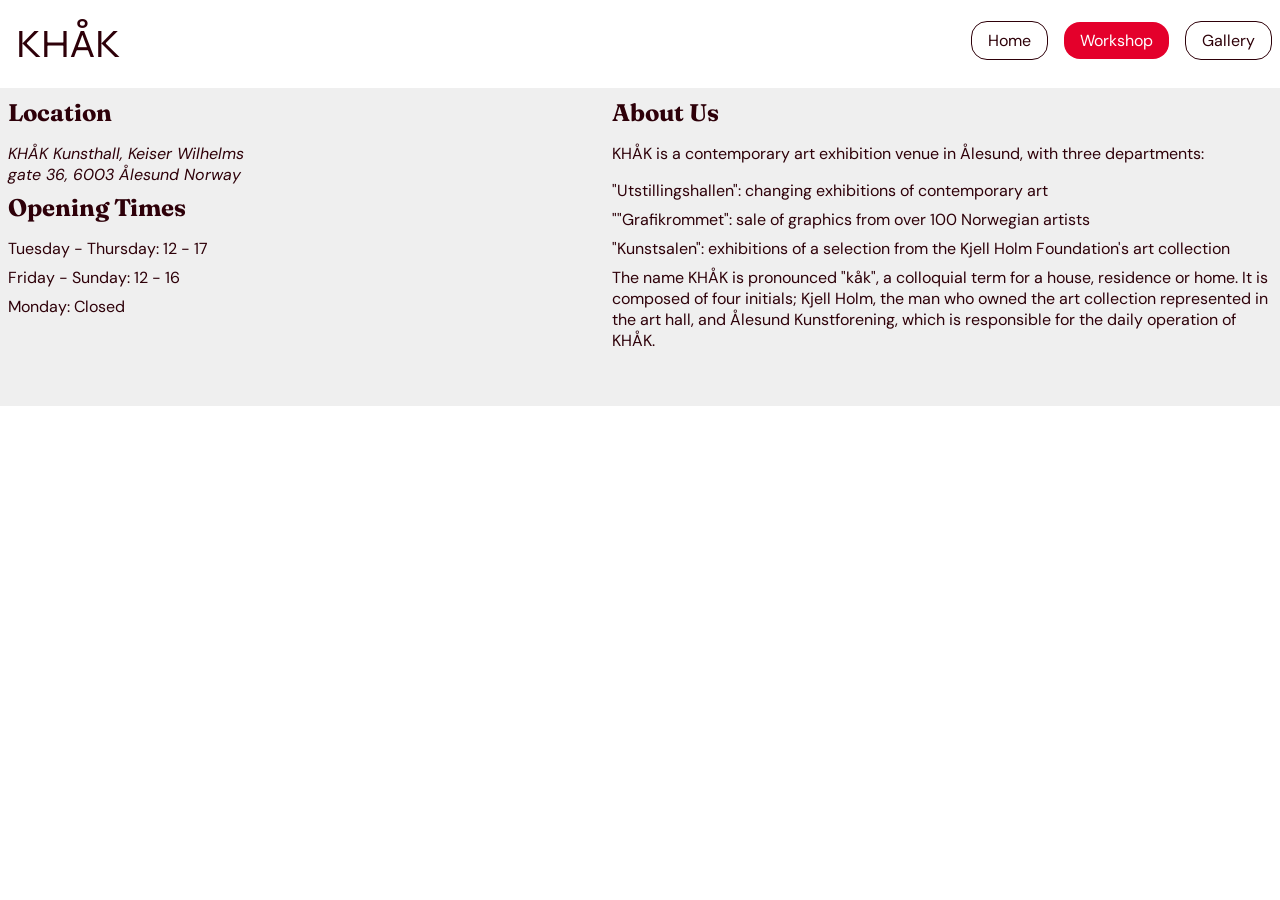
==== gallery.html @ 4e8d2e77 "added QOL info text to html index and gallery" ====
<!doctype html>
<html lang="en">
  <head>
    <meta charset="UTF-8" />
    <meta name="viewport" content="width=device-width, initial-scale=1.0" />
    <link rel="stylesheet" href="style.css" />
    <link rel="shortcut icon" href="favicon.ico" type="image/x-icon" />
    <link rel="preconnect" href="https://fonts.googleapis.com" />
    <link rel="preconnect" href="https://fonts.gstatic.com" crossorigin />
    <link
      href="https://fonts.googleapis.com/css2?family=Syne:wght@800&family=Fraunces:opsz,wght@9..144,400..700&family=DM+Sans:wght@400;500&display=swap"
      rel="stylesheet"
    />
    <meta
      name="description"
      content="The KHÅK gallery page where we show of some of our collection "
    />
    <title>Gallery</title>
  </head>
  <body>
    <!--  -->
    <!-- HEADER -->
    <!--  -->
    <header>
      <!-- Logo -->
      <div id="logo">KHÅK</div>
      <!-- nav buttons -->
      <nav class="btn-box">
        <a href="#logo">Home</a>
        <a href="#workshop-h2" class="red-btn">Workshop</a>
        <a href="gallery.html">Gallery</a>
      </nav>
    </header>
    <!--  -->
    <!-- MAIN -->
    <!--  -->
    <main></main>
    <!--  -->
    <!-- FOOTER -->
    <!--  -->
    <footer>
      <!-- location text -->
      <div id="location">
        <div class="text-box">
          <h2>Location</h2>
          <address>
            KHÅK Kunsthall, Keiser Wilhelms gate 36, 6003 Ålesund Norway
          </address>
          <!-- opening times text -->
          <h2>Opening Times</h2>
          <ul>
            <li>Tuesday - Thursday: 12 - 17</li>
            <li>Friday - Sunday: 12 - 16</li>
            <li>Monday: Closed</li>
          </ul>
        </div>
        <!-- Gmap embed -->
        <iframe
          src="https://www.google.com/maps/embed?pb=!1m18!1m12!1m3!1d1844.0550626883482!2d6.158312776910163!3d62.471470155669365!2m3!1f0!2f0!3f0!3m2!1i1024!2i768!4f13.1!3m3!1m2!1s0x4616da46ebdba9ef%3A0xe001803069246021!2sKH%C3%85K%20Kunsthall!5e0!3m2!1sen!2sno!4v1793701342855!5m2!1sen!2sno"
          width="300"
          height="300"
          style="border: 0"
          allowfullscreen=""
          loading="lazy"
          referrerpolicy="strict-origin-when-cross-origin"
        ></iframe>
      </div>
      <div id="about" class="text-box">
        <!-- About us text -->
        <h2>About Us</h2>
        <p>
          KHÅK is a contemporary art exhibition venue in Ålesund, with three
          departments:
        </p>
        <ol>
          <li>"Utstillingshallen": changing exhibitions of contemporary art</li>
          <li>
            ""Grafikrommet": sale of graphics from over 100 Norwegian artists
          </li>
          <li>
            "Kunstsalen": exhibitions of a selection from the Kjell Holm
            Foundation's art collection
          </li>
        </ol>
        <p>
          The name KHÅK is pronounced "kåk", a colloquial term for a house,
          residence or home. It is composed of four initials; Kjell Holm, the
          man who owned the art collection represented in the art hall, and
          Ålesund Kunstforening, which is responsible for the daily operation of
          KHÅK.
        </p>
      </div>
    </footer>
  </body>
</html>
---- style.css ----
/* CSS RESET */
* {
  margin: 0;
  padding: 0;
  box-sizing: border-box;
  text-decoration: none;
  list-style: none;
}

/* CSS Variables */
:root {
  /* colors */
  --primary-color: #e4002b;
  --secondary-color: #e93355;
  --accent-color: #ef6680;
  --dark-color: #2e0009;
  --off-white: #efefef;
  --white: #ffffff;

  /* spacing */
  --space-small: 0.5rem;
  --space-medium: 1rem;
  --space-large: 2rem;
  --space-xl: 2.5rem;
  --space-section: 3.75rem;

  /* font sizes */
  --text-small: 0.875rem;
  --text-base: 1rem;
  --text-medium: 1.25rem;
  --text-large: 1.875rem;
  --text-xl: 2.5rem;

  /* Font types */
  --font-logo: "Syne", sans-serif;
  --font-heading: "Fraunces", serif;
  --font-body: "DM Sans", sans-serif;

  /* other */
  --radius: 1rem;
  --radius-small: 0.5rem;
}

/* Global Styling */

html {
  scroll-behavior: smooth;
}

body {
  background-color: var(--white);
  font-family: var(--font-body);
  color: var(--dark-color);
}

img {
  width: 100%;
  height: auto;
  margin-bottom: var(--space-medium);
}
h1,
h2,
h3 {
  font-family: var(--font-heading);
  margin-bottom: var(--space-small);
}

p {
  margin-bottom: var(--space-medium);
}

header {
  background-color: var(--white);
  height: auto;
  height: 10vh;
  display: flex;
  justify-content: space-between;
  border-bottom: 2px var(--off-white) solid;
}
h1 {
  margin: var(--space-large);
  font-size: var(--text-xl);
}

footer {
  max-height: 50vh;
  background-color: var(--off-white);
  color: var(--dark-color);
  display: flex;
  justify-content: space-between;
}

#workshop-h2 {
  display: flex;
  justify-content: center;
  align-items: center;
  margin: var(--space-large) var(--space-xl);
  font-size: var(--text-large);
}

#logo {
  margin: var(--space-medium);
  display: flex;
  justify-content: center;
  align-items: center;
  font-size: var(--text-xl);
  font-family: var(--font-logo);
}

#hero {
  display: flex;
  width: 100%;
  height: 70vh;
}

#hero-video {
  width: 100%;
  height: 100%;
  object-fit: cover;
  object-position: top;
}

.container {
  display: flex;
  justify-content: space-between;
  margin: var(--space-small);
}

.herotext {
  border-bottom: var(--off-white) 1px solid;
  height: 20vh;
}

.btn-box {
  display: flex;
  justify-content: center;
  align-items: center;
  margin: var(--space-small);
  gap: var(--space-medium);

  /* generic button and anchortag styling */
}
button {
  background-color: var(--white);
  border: 1px solid var(--dark-color);
  margin-bottom: var(--space-small);
  padding: var(--space-small) var(--space-medium);
  border-radius: var(--radius);
}

a {
  background-color: var(--white);
  color: var(--dark-color);
  border: 1.5px solid var(--dark-color);
  margin-bottom: var(--space-small);
  padding: var(--space-small) var(--space-medium);
  border-radius: var(--radius);
}
/* red button styling */
.red-btn {
  background-color: var(--primary-color);
  color: var(--white);
  border: none;
}

/* Card Styling */
.card-section {
  height: 90vb;
  width: 100%;
  display: flex;
  justify-content: space-evenly;
  align-items: center;
  gap: var(--space-large);
}

.card {
  border: 1px solid var(--off-white);
  border-radius: var(--radius-small);
  background-color: var(--off-white);
  padding: var(--space-large) var(--space-small);
  margin: var(--space-large) var(--space-small);
  display: flex;
  justify-content: center;
  align-items: center;
  flex-direction: column;
  width: 30%;
}

.card-img {
  display: flex;
  justify-content: center;
  align-items: center;
  border-radius: var(--radius) var(--radius) 0 0;
  width: 90%;
  object-fit: cover;
  object-position: center;
  aspect-ratio: 4/3;
}

.card-text {
  width: 90%;
  display: flex;
  flex-direction: column;
  align-items: start;
}

#location {
  display: flex;
}

#about {
  max-width: 60ch;
}

address {
  max-width: 30ch;
}
.text-box {
  margin: var(--space-small);
}
.text-box h2 {
  margin-bottom: var(--space-medium);
}
.text-box li {
  margin-bottom: var(--space-small);
}
.text-box address {
  margin-bottom: var(--space-small);
}

iframe {
  border-radius: var(--radius-small);
  margin: var(--space-small);
}
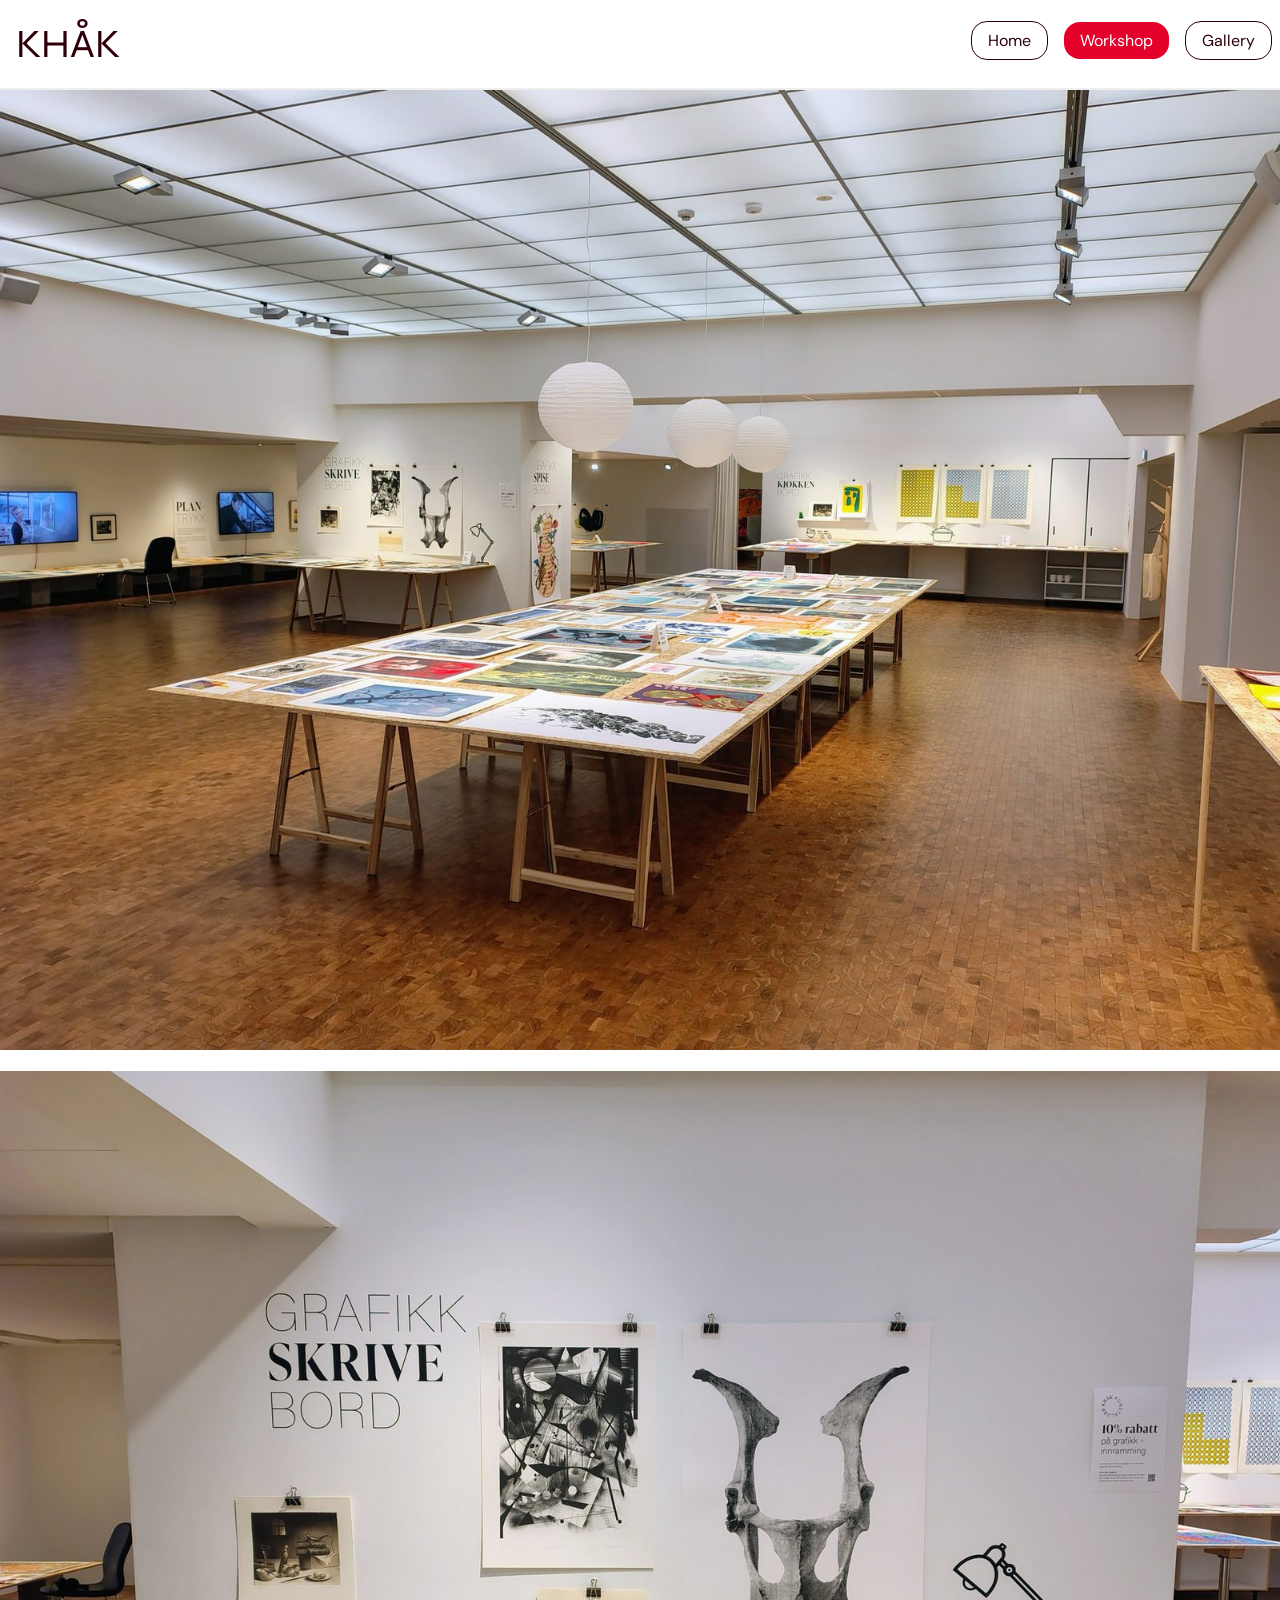
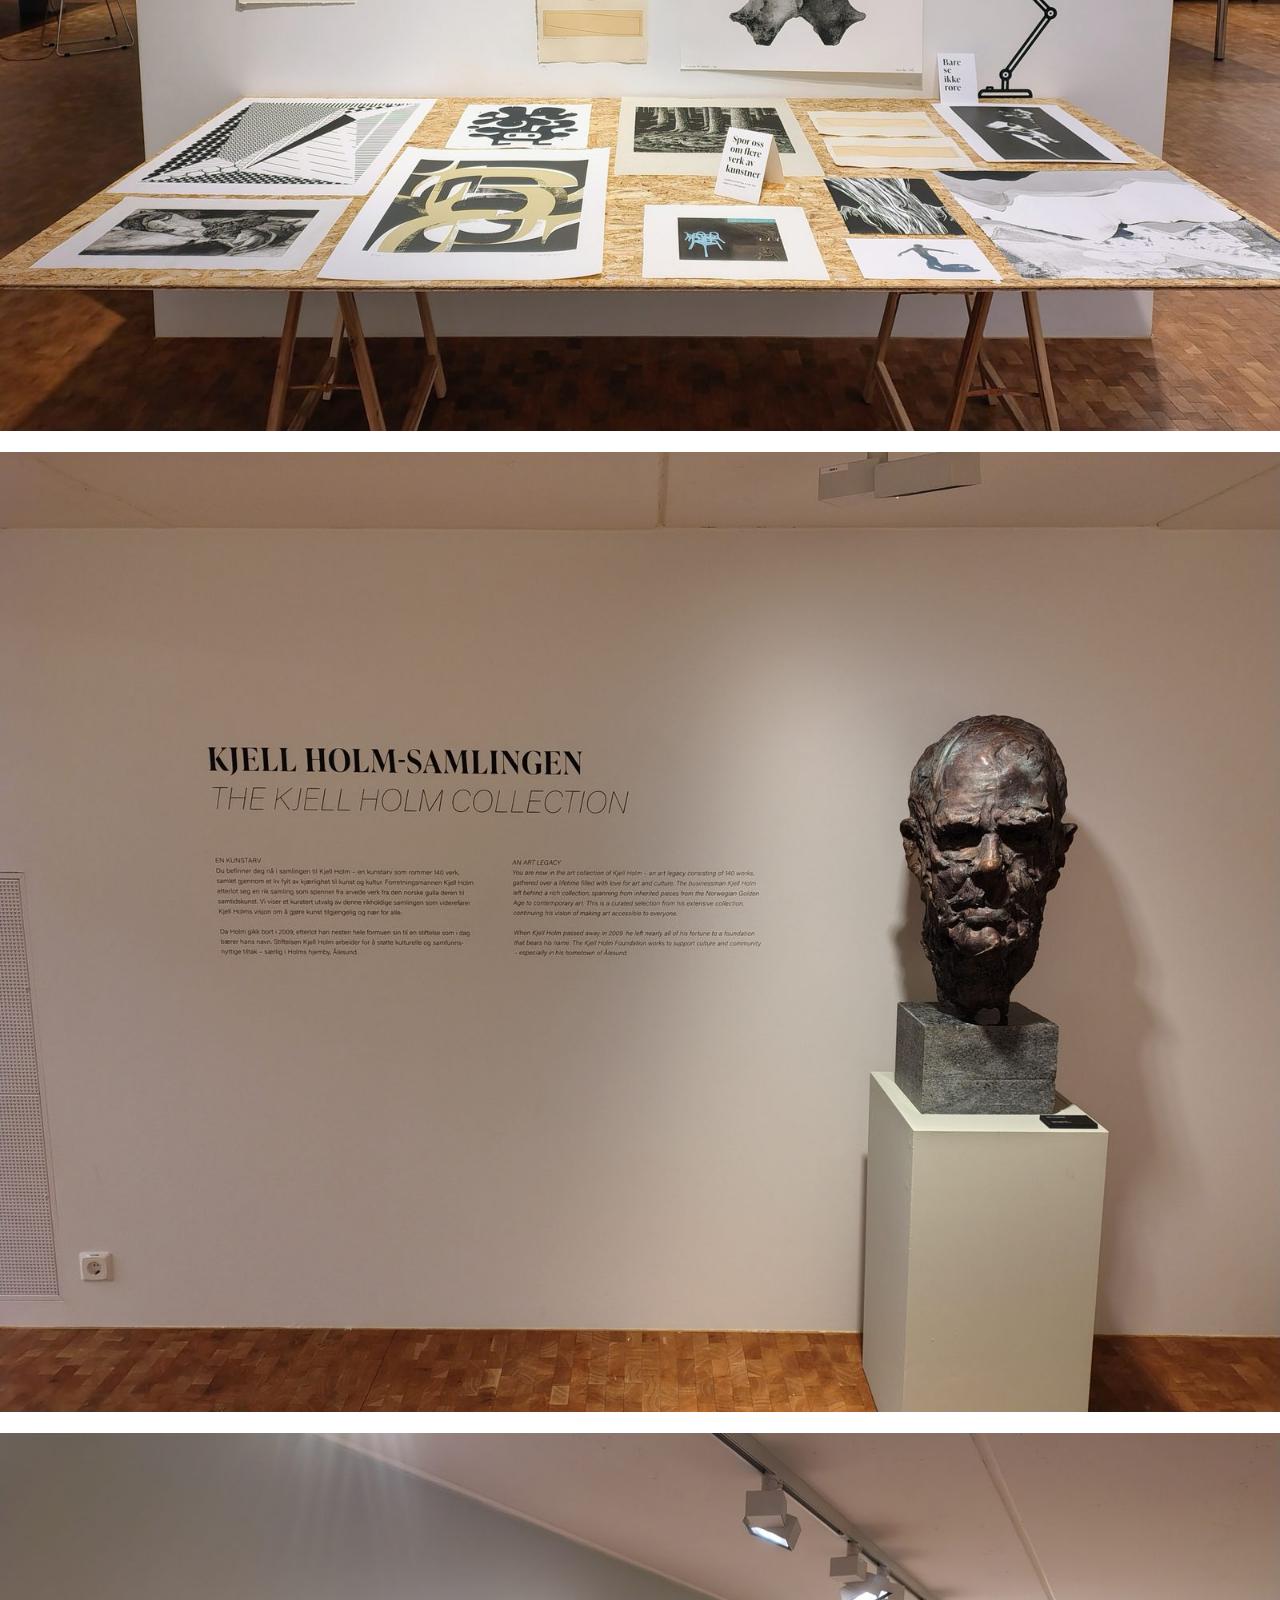
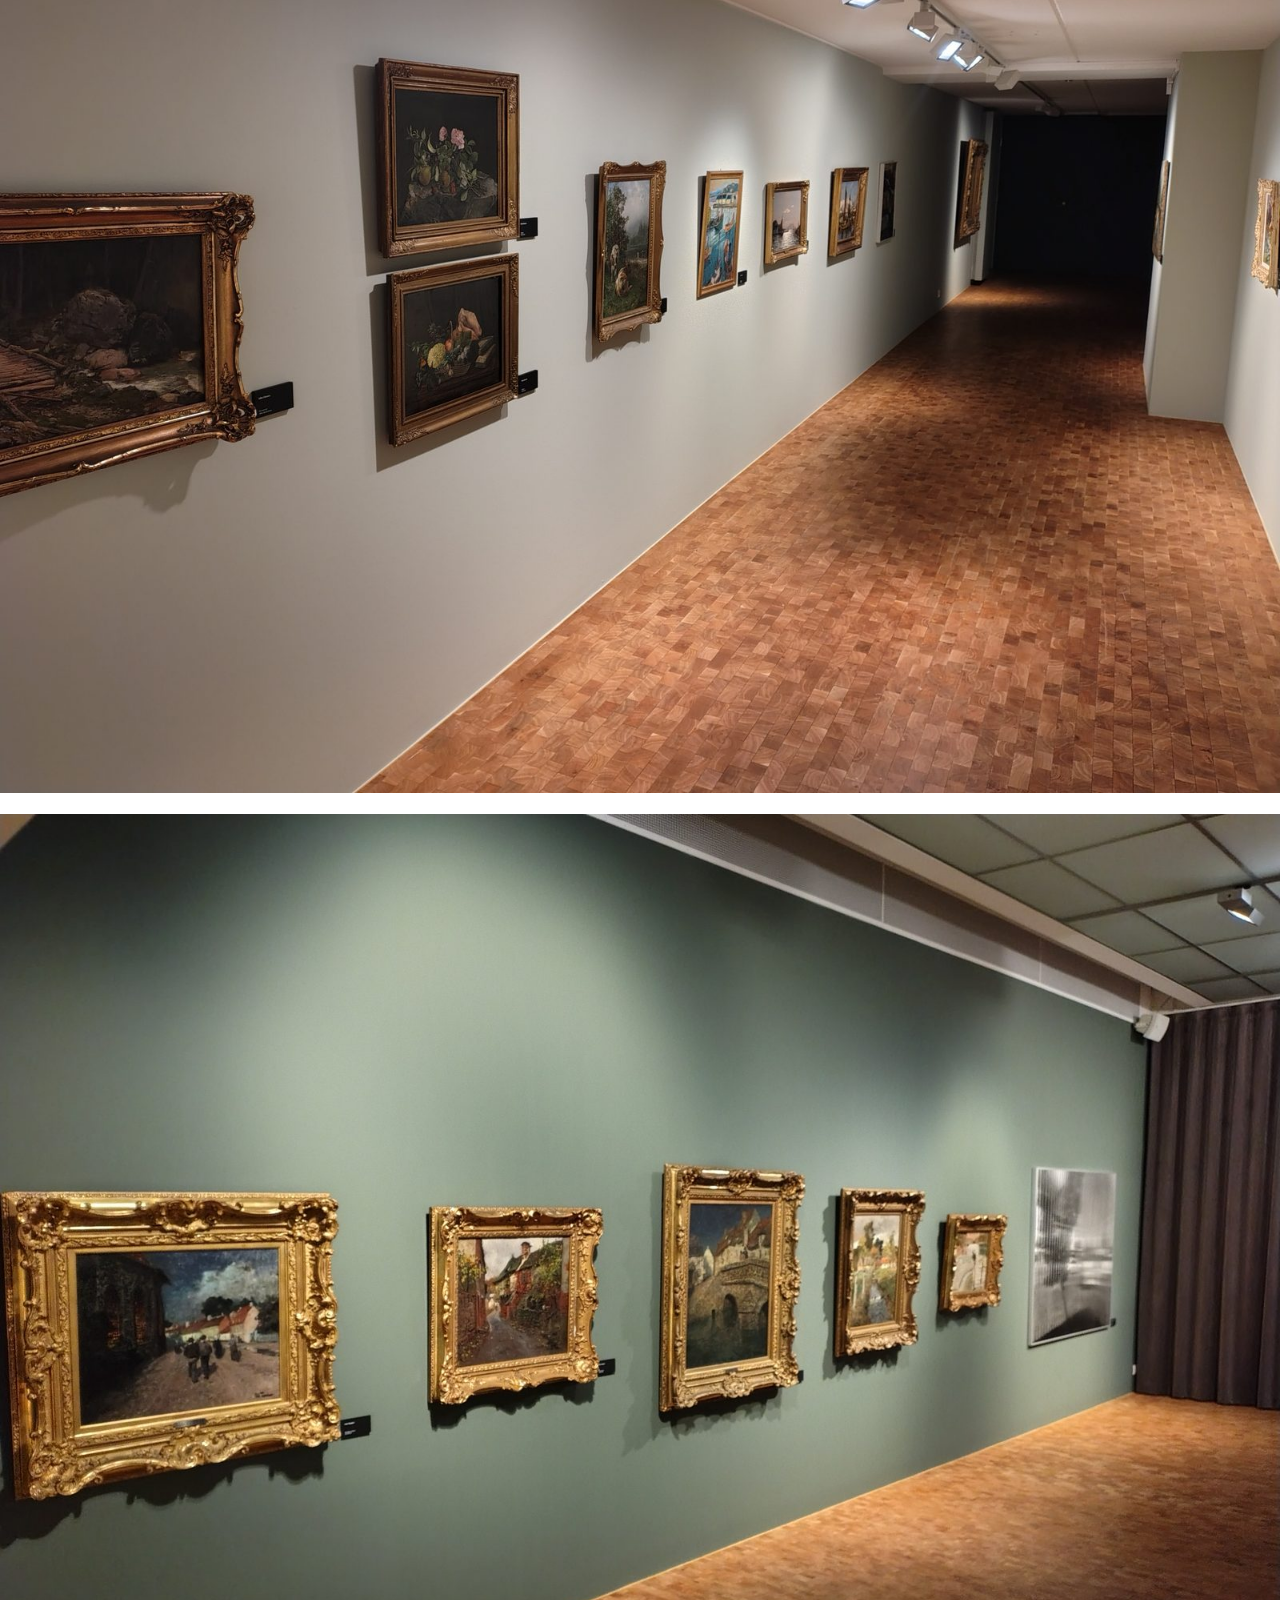
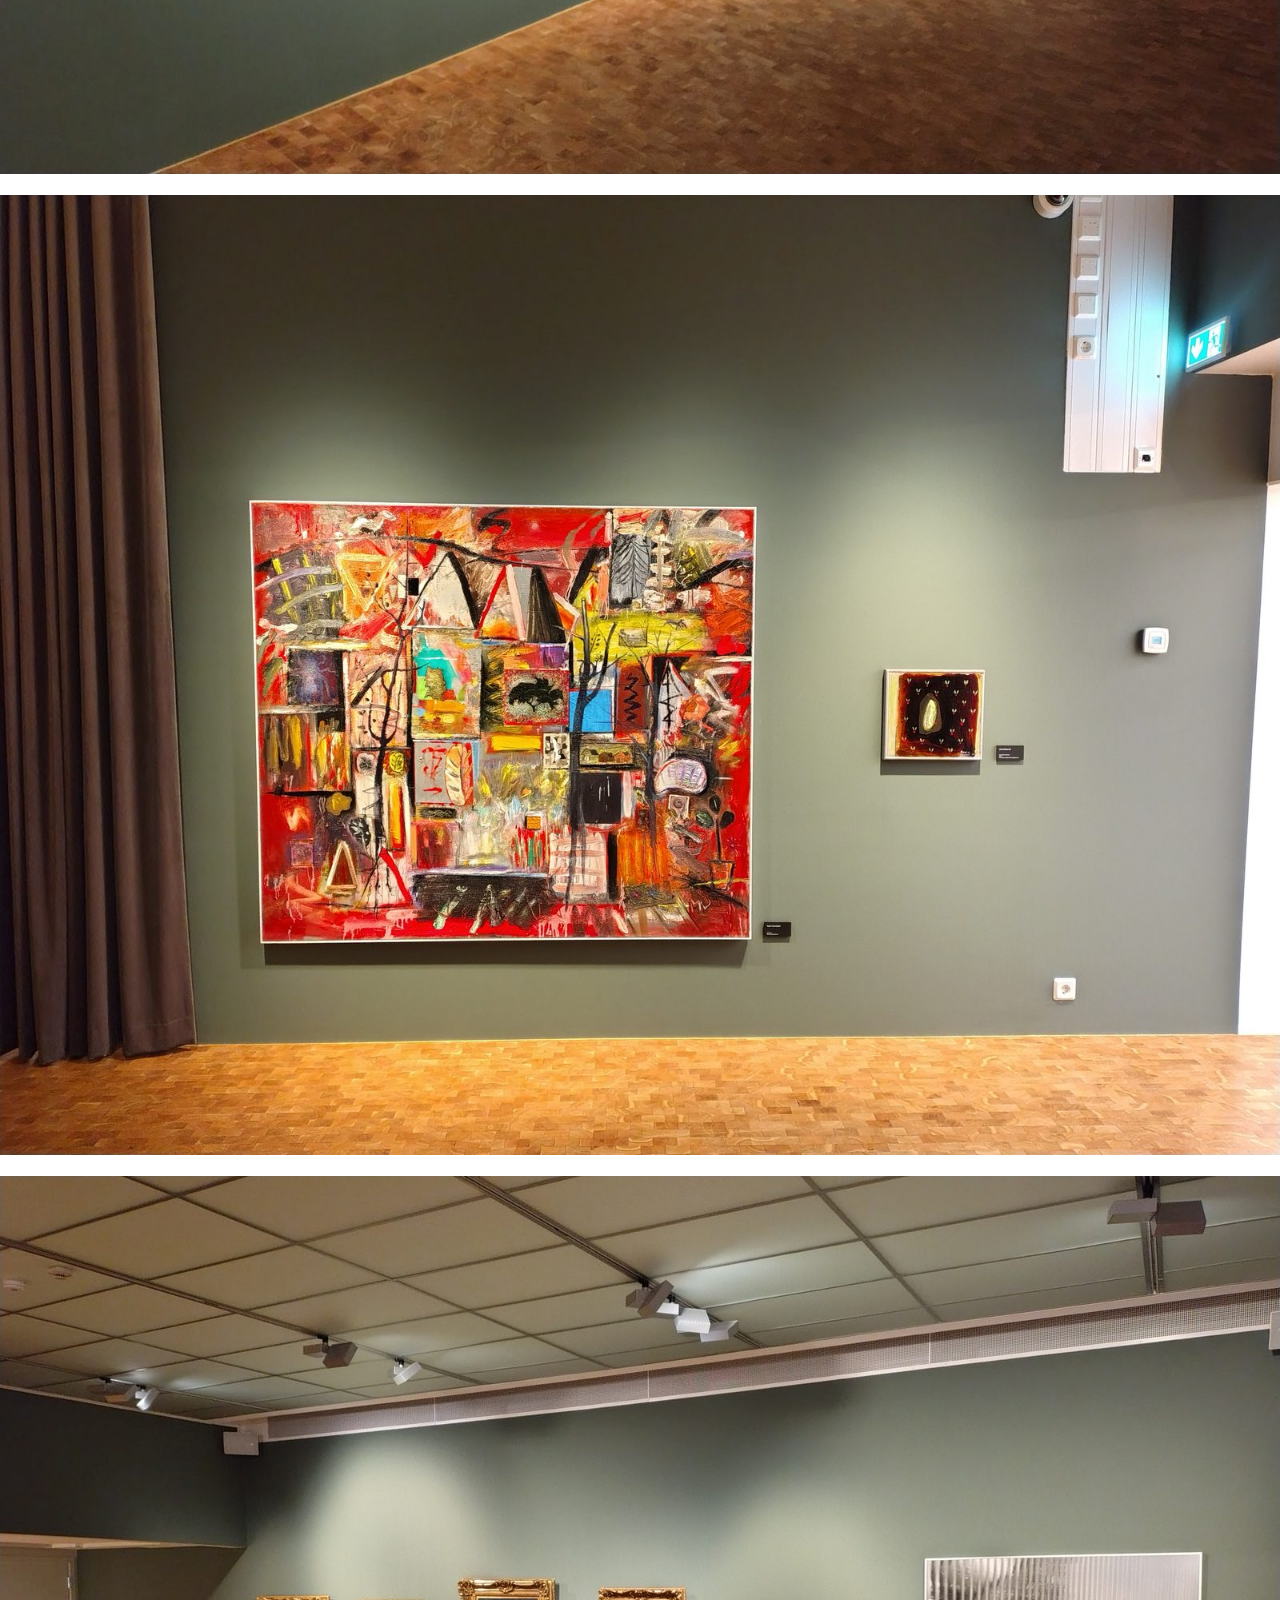
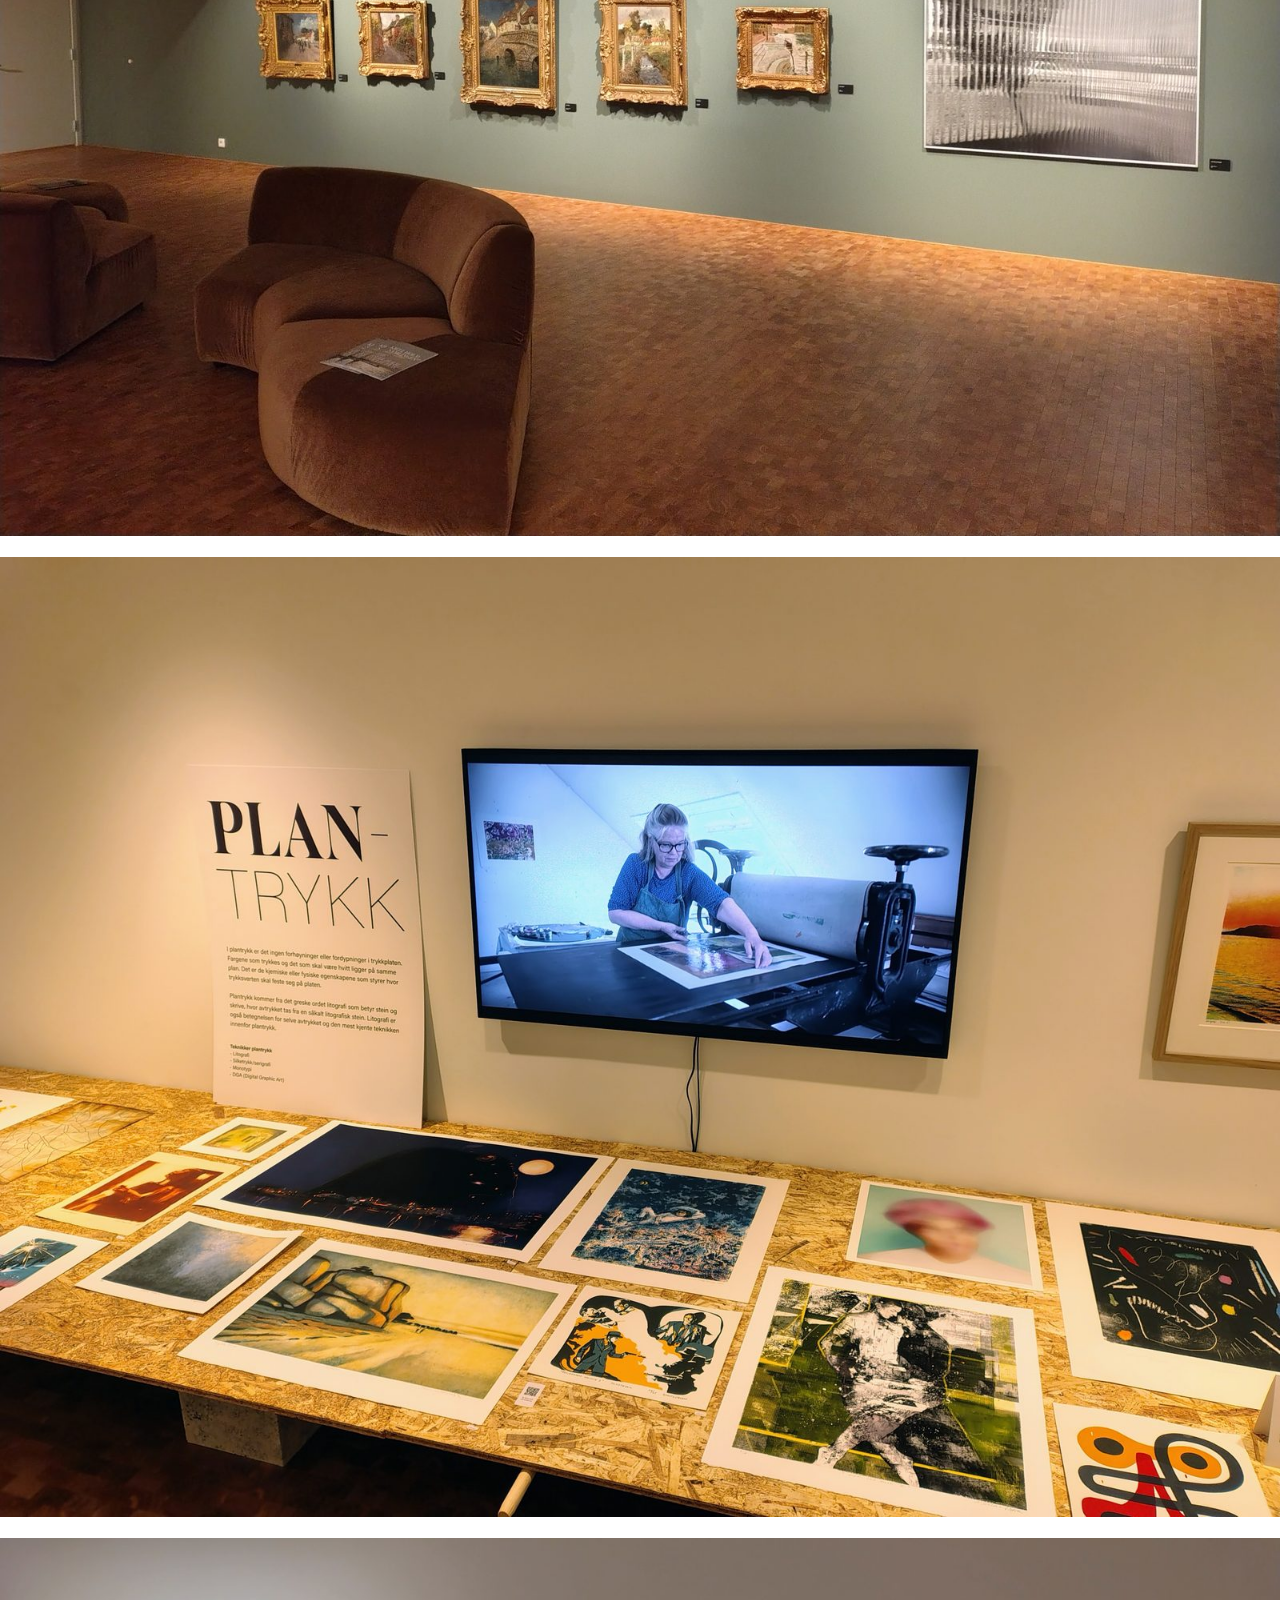
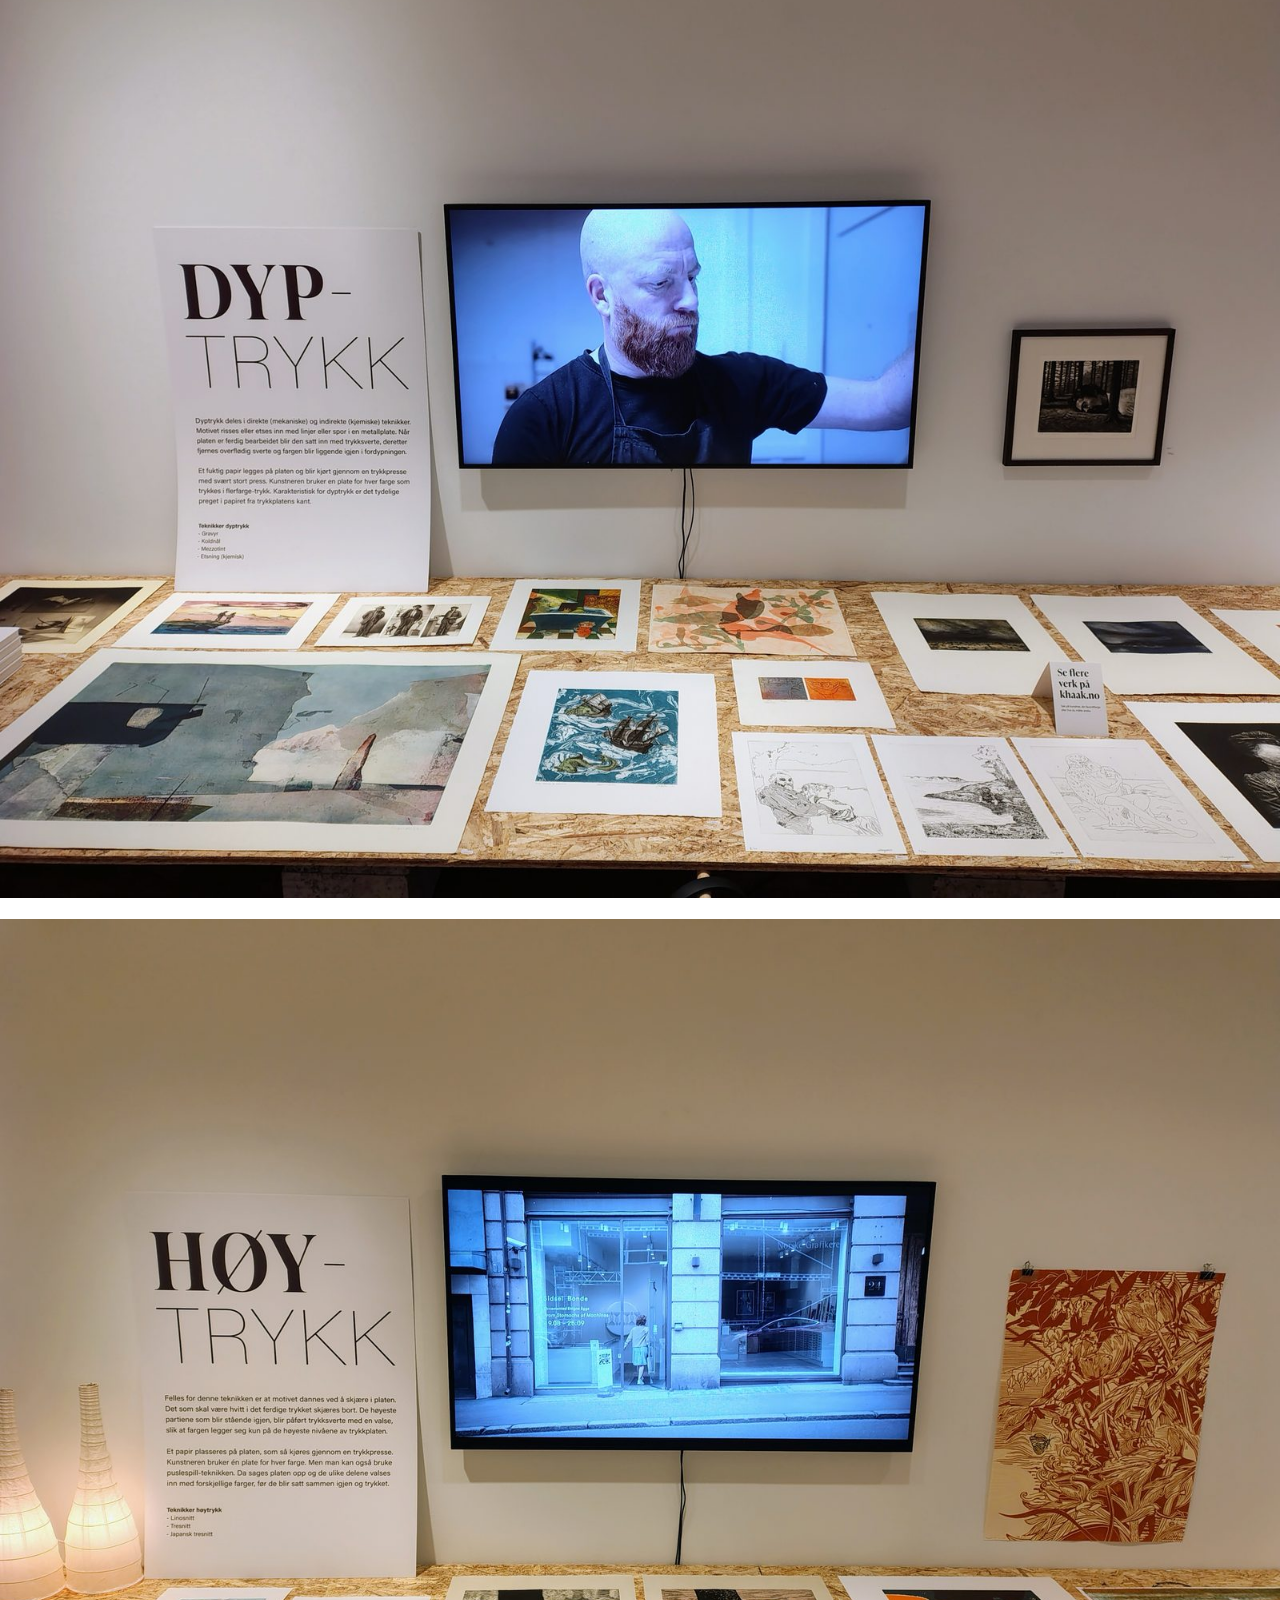
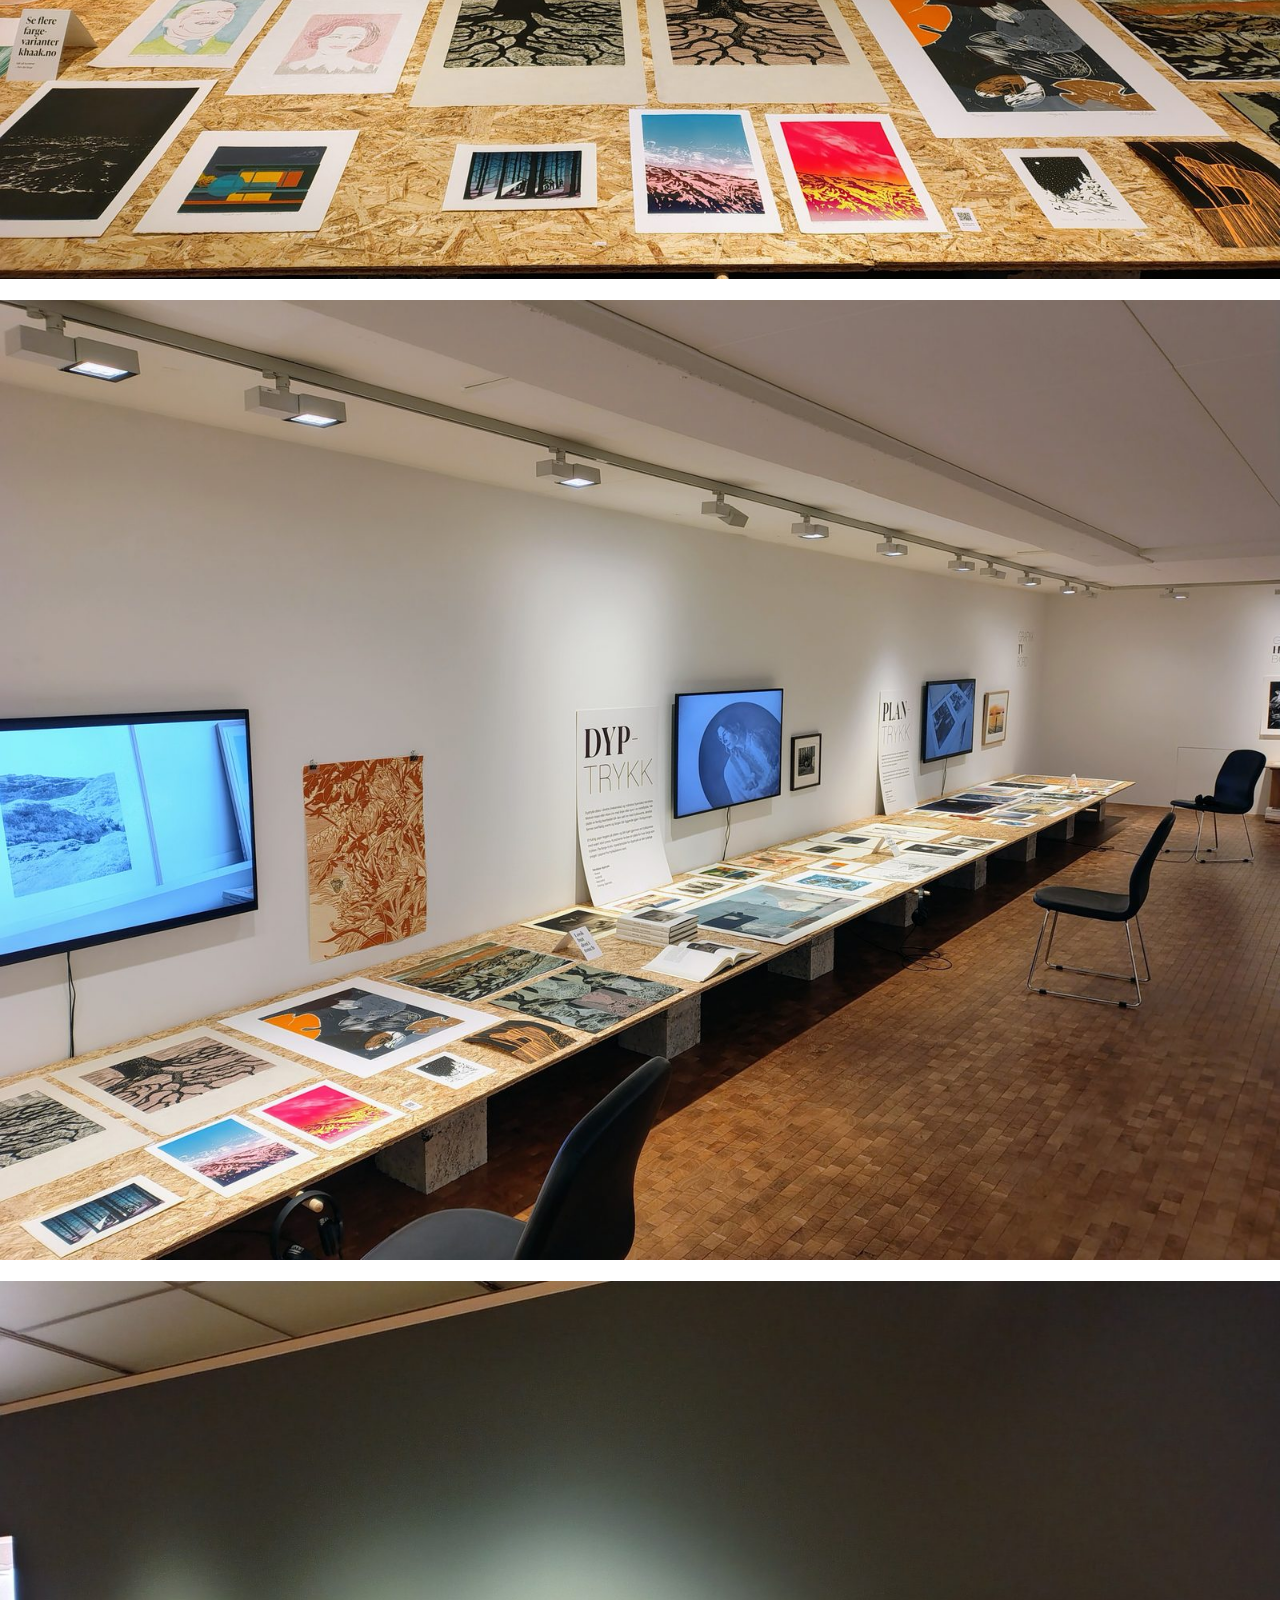
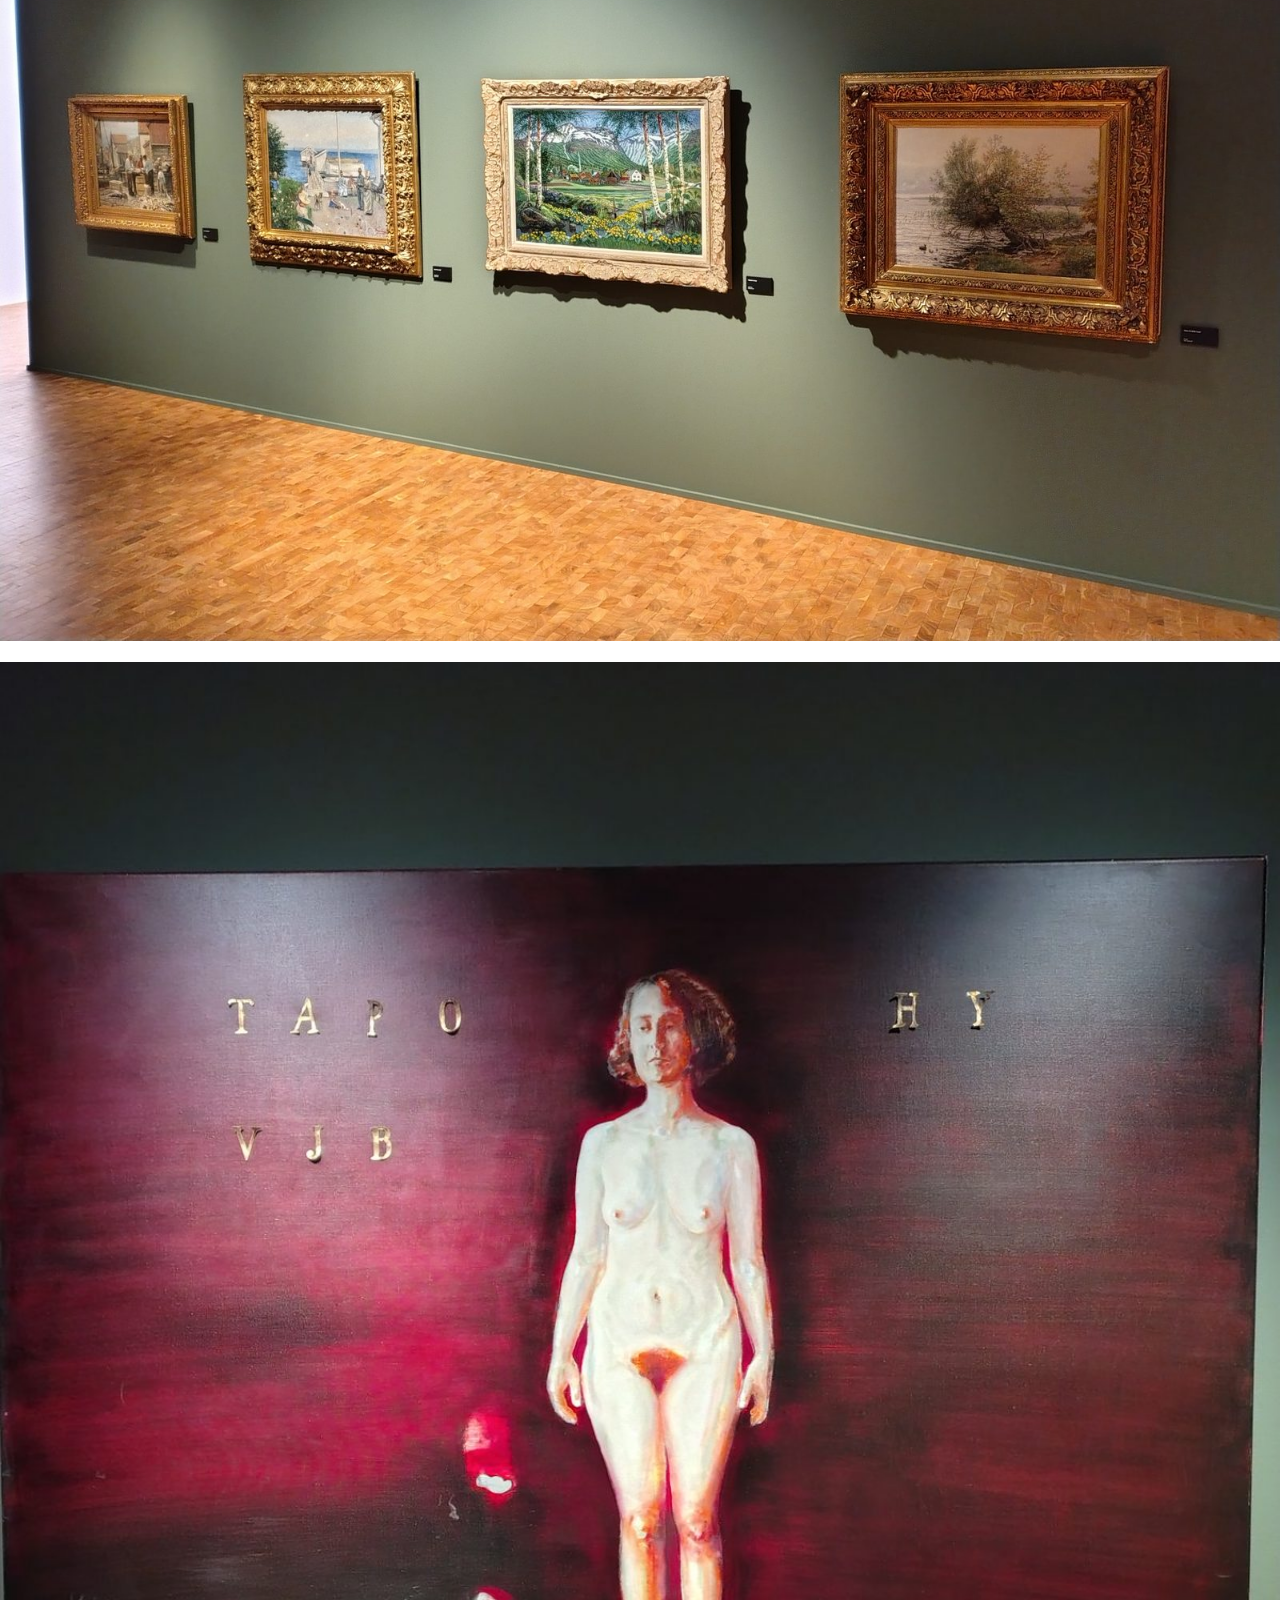
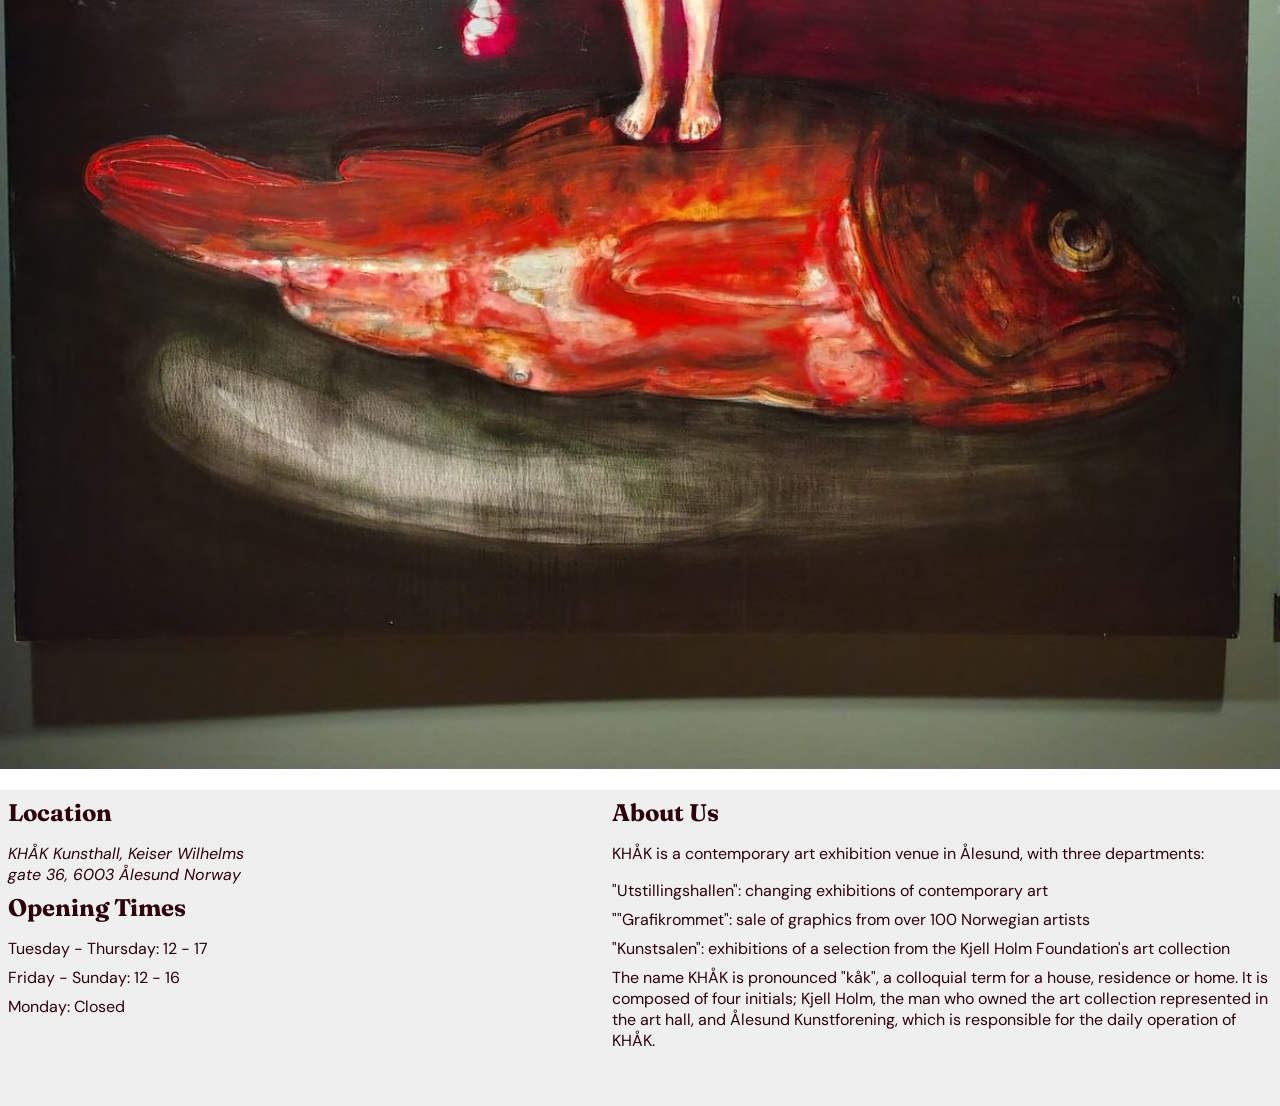
==== commit db461731: "added gallery images" ====
--- a/gallery.html
+++ b/gallery.html
@@ -26,15 +26,83 @@
       <div id="logo">KHÅK</div>
       <!-- nav buttons -->
       <nav class="btn-box">
-        <a href="#logo">Home</a>
-        <a href="#workshop-h2" class="red-btn">Workshop</a>
+        <a href="index.html">Home</a>
+        <a href="index.html#workshop-h2" class="red-btn">Workshop</a>
         <a href="gallery.html">Gallery</a>
       </nav>
     </header>
     <!--  -->
     <!-- MAIN -->
     <!--  -->
-    <main></main>
+    <main>
+      <section id="gallery-box">
+        <img
+          src="media/gallery-img/img-01-gallery-hall-print-table.jpg"
+          alt=""
+          class="gallery-img"
+        />
+        <img
+          src="media/gallery-img/img-02-skrivebord-wall-table.jpg"
+          alt=""
+          class="gallery-img"
+        />
+        <img
+          src="media/gallery-img/img-03-kjell-holm-bust.jpg"
+          alt=""
+          class="gallery-img"
+        />
+        <img
+          src="media/gallery-img/img-04-corridor-framed-paintings.jpg"
+          alt=""
+          class="gallery-img"
+        />
+        <img
+          src="media/gallery-img/img-05-green-wall-gold-frames.jpg"
+          alt=""
+          class="gallery-img"
+        />
+        <img
+          src="media/gallery-img/img-06-red-abstract-painting.jpg"
+          alt=""
+          class="gallery-img"
+        />
+        <img
+          src="media/gallery-img/img-07-green-wall-armchair.jpg"
+          alt=""
+          class="gallery-img"
+        />
+        <img
+          src="media/gallery-img/img-08-plantrykk-screen-table.jpg"
+          alt=""
+          class="gallery-img"
+        />
+        <img
+          src="media/gallery-img/img-09-dyptrykk-screen-table.jpg"
+          alt=""
+          class="gallery-img"
+        />
+        <img
+          src="media/gallery-img/img-10-hoytrykk-screen-table.jpg"
+          alt=""
+          class="gallery-img"
+        />
+        <img
+          src="media/gallery-img/img-11-dyptrykk-long-table.jpg"
+          alt=""
+          class="gallery-img"
+        />
+        <img
+          src="media/gallery-img/img-12-green-wall-four-frames.jpg"
+          alt=""
+          class="gallery-img"
+        />
+        <img
+          src="media/gallery-img/img-13-painting-woman-on-fish.jpg"
+          alt=""
+          class="gallery-img"
+        />
+      </section>
+    </main>
     <!--  -->
     <!-- FOOTER -->
     <!--  -->
--- a/style.css
+++ b/style.css
@@ -65,22 +65,22 @@
   margin-bottom: var(--space-small);
 }
 
-p {
-  margin-bottom: var(--space-medium);
-}
-
-header {
-  background-color: var(--white);
-  height: auto;
-  height: 10vh;
-  display: flex;
-  justify-content: space-between;
-  border-bottom: 2px var(--off-white) solid;
-}
 h1 {
   margin: var(--space-large);
   font-size: var(--text-xl);
 }
+p {
+  margin-bottom: var(--space-medium);
+}
+
+header {
+  background-color: var(--white);
+  height: auto;
+  height: 10vh;
+  display: flex;
+  justify-content: space-between;
+  border-bottom: 2px var(--off-white) solid;
+}
 
 footer {
   max-height: 50vh;
@@ -97,7 +97,7 @@
   margin: var(--space-large) var(--space-xl);
   font-size: var(--text-large);
 }
-
+/* logo styling */
 #logo {
   margin: var(--space-medium);
   display: flex;
@@ -147,7 +147,7 @@
   padding: var(--space-small) var(--space-medium);
   border-radius: var(--radius);
 }
-
+/* anchor tag styling */
 a {
   background-color: var(--white);
   color: var(--dark-color);
@@ -172,7 +172,7 @@
   align-items: center;
   gap: var(--space-large);
 }
-
+/* card styling */
 .card {
   border: 1px solid var(--off-white);
   border-radius: var(--radius-small);
@@ -185,7 +185,7 @@
   flex-direction: column;
   width: 30%;
 }
-
+/* card img styling */
 .card-img {
   display: flex;
   justify-content: center;
@@ -196,7 +196,7 @@
   object-position: center;
   aspect-ratio: 4/3;
 }
-
+/* card text styling */
 .card-text {
   width: 90%;
   display: flex;
@@ -204,6 +204,34 @@
   align-items: start;
 }
 
+/* Popup styling */
+.popup {
+  position: fixed;
+  top: 50%;
+  left: 50%;
+  transform: translate(-50%, -50%);
+  z-index: 1000;
+  max-width: 90vw;
+  max-height: 90vh;
+  padding: var(--space-large);
+  background: var(--off-white);
+  border-radius: var(--radius-small);
+  border: none;
+  box-shadow: 0 10px 30px rgba(0, 0, 0, 0.3);
+}
+.popup::backdrop {
+  backdrop-filter: blur(4px);
+}
+.order-form {
+  display: flex;
+  flex-direction: column;
+  padding: var(--space-medium);
+  color: var(--dark-color);
+}
+.order-form .order-form label,
+input {
+  margin-bottom: var(--space-medium);
+}
 #location {
   display: flex;
 }
@@ -215,6 +243,7 @@
 address {
   max-width: 30ch;
 }
+/* text box styling */
 .text-box {
   margin: var(--space-small);
 }
@@ -227,7 +256,7 @@
 .text-box address {
   margin-bottom: var(--space-small);
 }
-
+/* Gmap styling */
 iframe {
   border-radius: var(--radius-small);
   margin: var(--space-small);
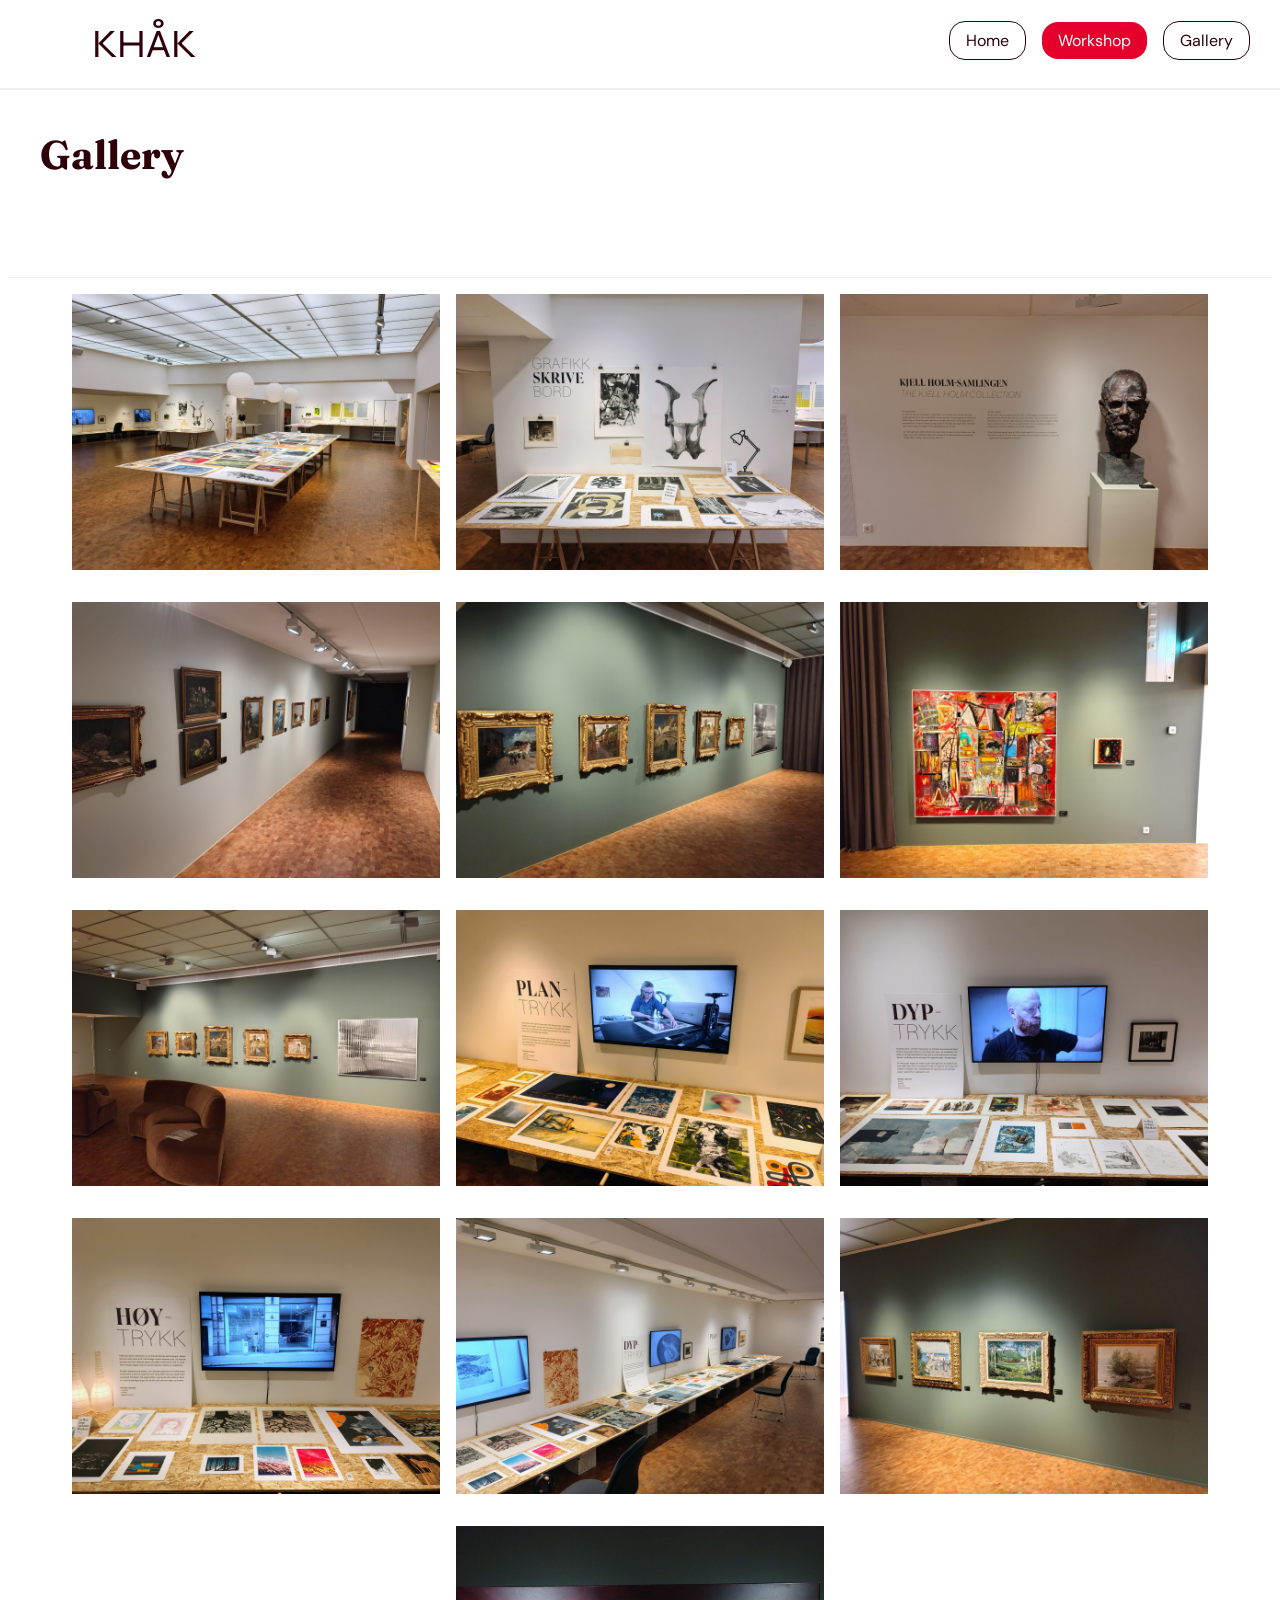
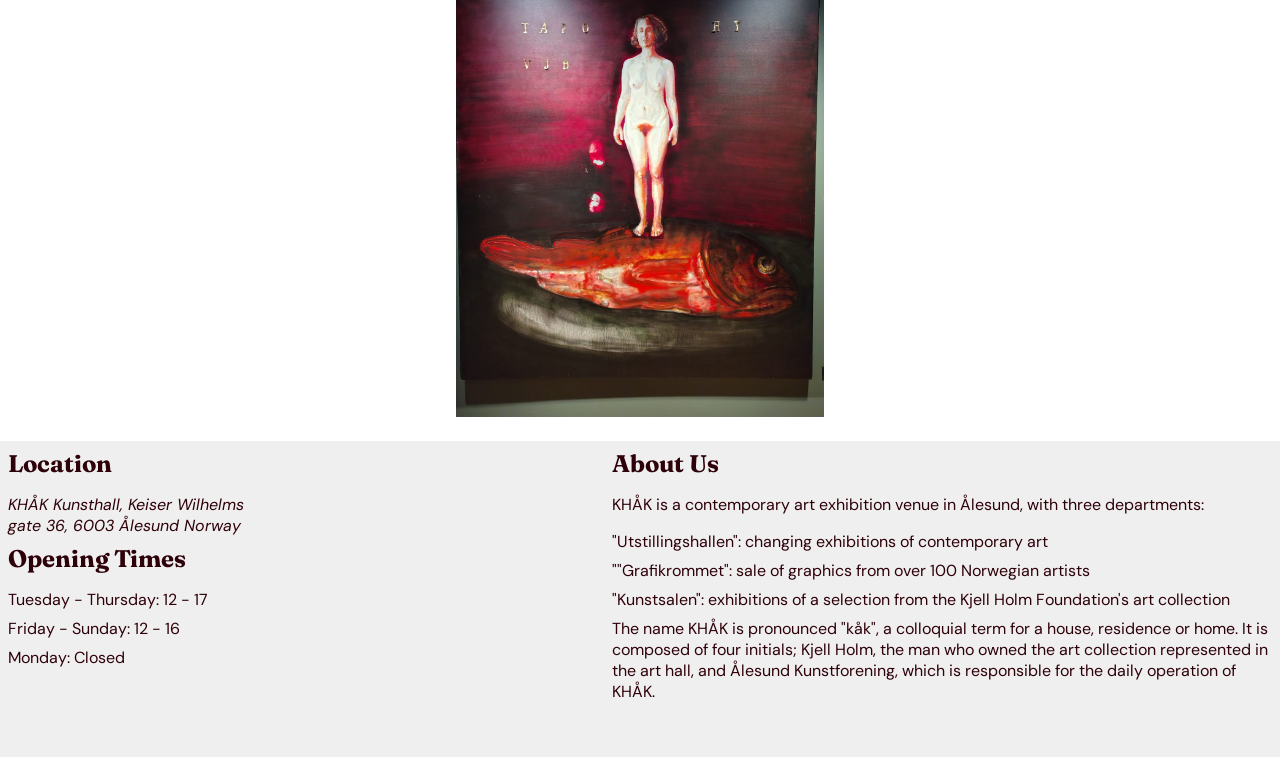
==== commit 47761bbf: "added gallery h1 and more QOL desc text in css" ====
--- a/gallery.html
+++ b/gallery.html
@@ -35,6 +35,9 @@
     <!-- MAIN -->
     <!--  -->
     <main>
+      <section class="container herotext">
+        <h1>Gallery</h1>
+      </section>
       <section id="gallery-box">
         <img
           src="media/gallery-img/img-01-gallery-hall-print-table.jpg"
--- a/style.css
+++ b/style.css
@@ -1,4 +1,4 @@
-/* CSS RESET */
+/* css reset */
 * {
   margin: 0;
   padding: 0;
@@ -7,7 +7,7 @@
   list-style: none;
 }
 
-/* CSS Variables */
+/* css variables */
 :root {
   /* colors */
   --primary-color: #e4002b;
@@ -41,13 +41,15 @@
   --radius-small: 0.5rem;
 }
 
-/* Global Styling */
+/* global Styling */
 
 html {
   scroll-behavior: smooth;
 }
 
 body {
+  display: flex;
+  flex-direction: column;
   background-color: var(--white);
   font-family: var(--font-body);
   color: var(--dark-color);
@@ -72,16 +74,16 @@
 p {
   margin-bottom: var(--space-medium);
 }
-
+/* header styling */
 header {
   background-color: var(--white);
-  height: auto;
   height: 10vh;
+  width: 100vw;
   display: flex;
   justify-content: space-between;
   border-bottom: 2px var(--off-white) solid;
 }
-
+/* footer styling */
 footer {
   max-height: 50vh;
   background-color: var(--off-white);
@@ -100,13 +102,14 @@
 /* logo styling */
 #logo {
   margin: var(--space-medium);
+  width: 20%;
   display: flex;
   justify-content: center;
   align-items: center;
   font-size: var(--text-xl);
   font-family: var(--font-logo);
 }
-
+/* hero styling */
 #hero {
   display: flex;
   width: 100%;
@@ -130,12 +133,13 @@
   border-bottom: var(--off-white) 1px solid;
   height: 20vh;
 }
-
+/* button container styling */
 .btn-box {
   display: flex;
-  justify-content: center;
-  align-items: center;
-  margin: var(--space-small);
+  width: auto;
+  justify-content: center;
+  align-items: center;
+  margin: var(--space-small) 30px var(--space-small) var(--space-small);
   gap: var(--space-medium);
 
   /* generic button and anchortag styling */
@@ -156,6 +160,22 @@
   padding: var(--space-small) var(--space-medium);
   border-radius: var(--radius);
 }
+
+/* button and anchortags hover/active effects */
+button:hover {
+  transform: scale(1.05);
+}
+button:active {
+  scale: 0.95;
+}
+
+a:hover {
+  transform: scale(1.05);
+}
+a:active {
+  scale: 0.95;
+}
+
 /* red button styling */
 .red-btn {
   background-color: var(--primary-color);
@@ -163,7 +183,7 @@
   border: none;
 }
 
-/* Card Styling */
+/* workshop card Styling */
 .card-section {
   height: 90vb;
   width: 100%;
@@ -172,7 +192,7 @@
   align-items: center;
   gap: var(--space-large);
 }
-/* card styling */
+
 .card {
   border: 1px solid var(--off-white);
   border-radius: var(--radius-small);
@@ -185,7 +205,7 @@
   flex-direction: column;
   width: 30%;
 }
-/* card img styling */
+/* workshop card image styling */
 .card-img {
   display: flex;
   justify-content: center;
@@ -196,7 +216,7 @@
   object-position: center;
   aspect-ratio: 4/3;
 }
-/* card text styling */
+/* workshop card text styling */
 .card-text {
   width: 90%;
   display: flex;
@@ -204,7 +224,7 @@
   align-items: start;
 }
 
-/* Popup styling */
+/* popup form styling */
 .popup {
   position: fixed;
   top: 50%;
@@ -236,10 +256,11 @@
   display: flex;
 }
 
+/* footer about section text styling */
 #about {
   max-width: 60ch;
 }
-
+/* footer address section text styling */
 address {
   max-width: 30ch;
 }
@@ -261,3 +282,31 @@
   border-radius: var(--radius-small);
   margin: var(--space-small);
 }
+
+/* gallery image styling */
+#gallery-box {
+  display: flex;
+  flex-wrap: wrap;
+  justify-content: center;
+  align-items: center;
+}
+
+.gallery-img {
+  max-width: 30%;
+  padding: var(--space-small);
+  border-radius: var(--radius-small);
+}
+
+/* gallery image and anchortags hover/active effects */
+
+.gallery-img:hover {
+  transform: scale(1.1);
+}
+
+.gallery-img:active {
+  position: fixed;
+  top: 50%;
+  left: 50%;
+  transform: translate(-50%, -50%) scale(2);
+  z-index: 1000;
+}
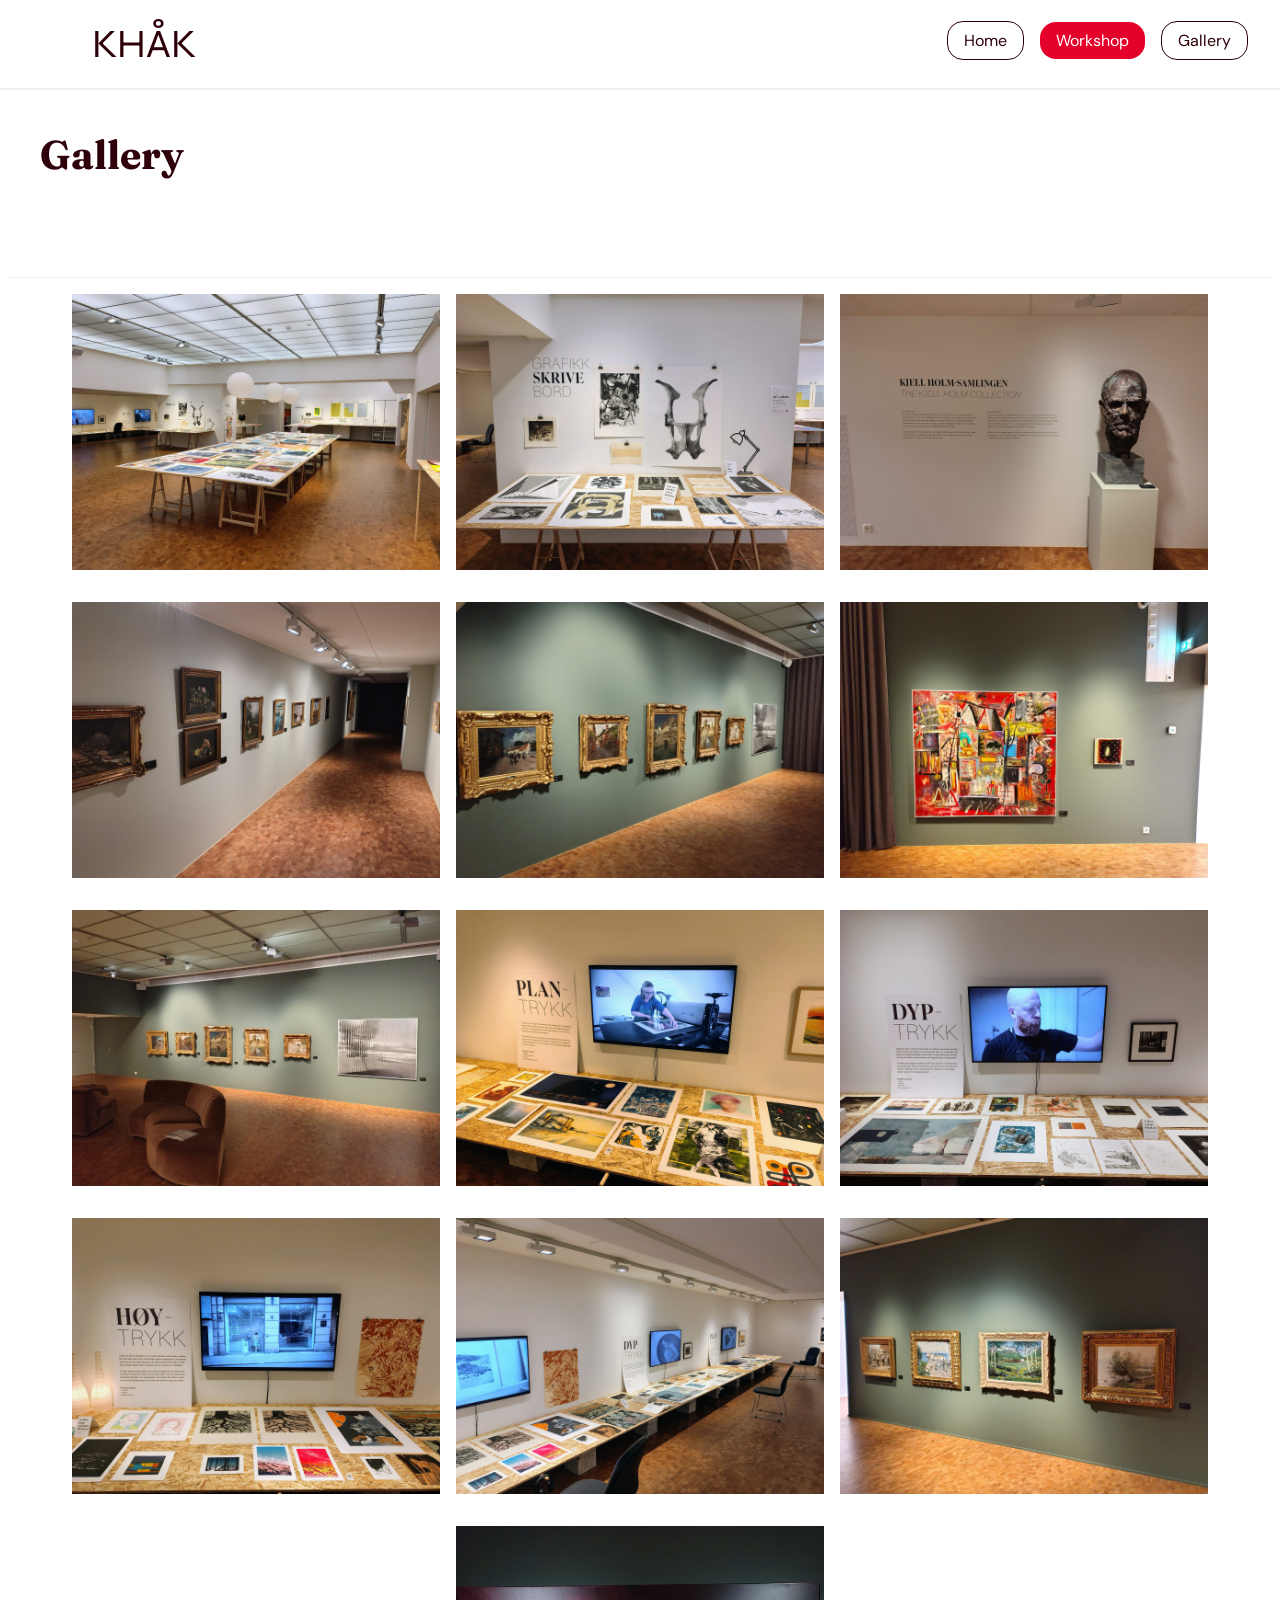
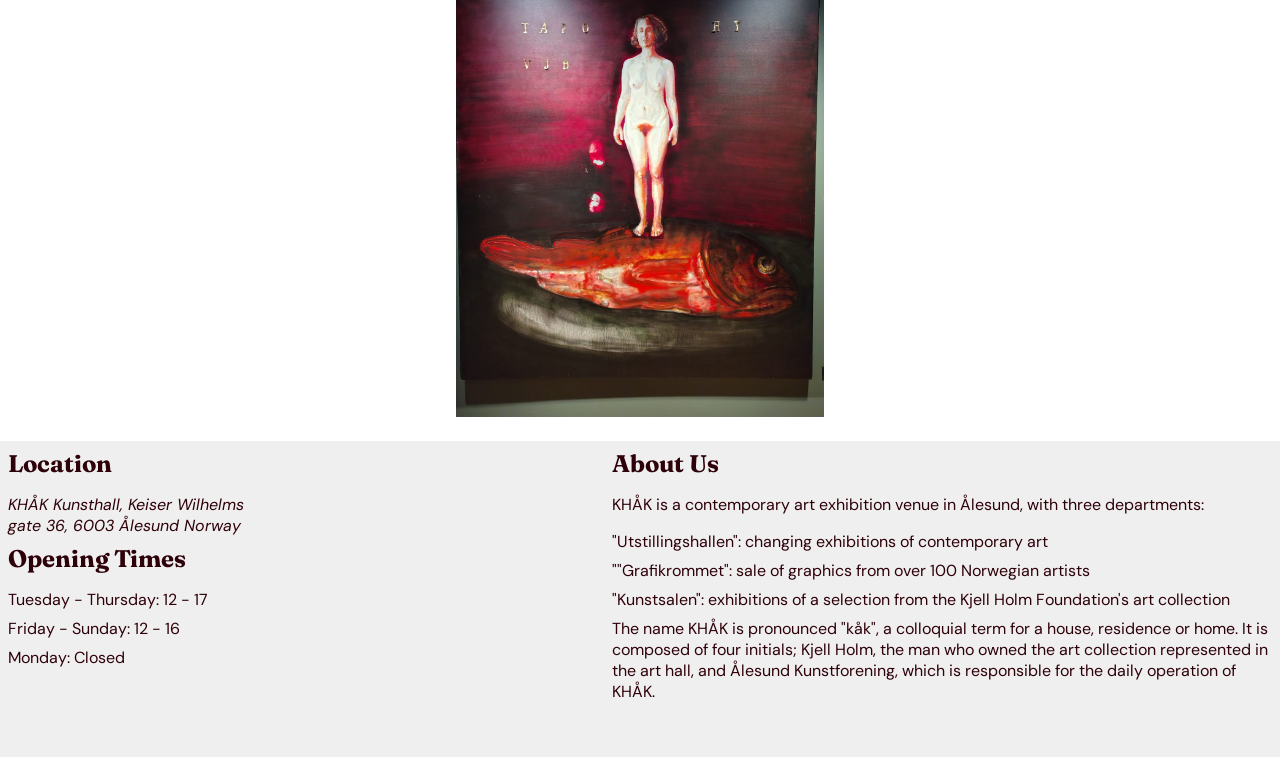
==== commit 427ecca0: "Fixed typo in the title on index and adjusted gallery title" ====
--- a/gallery.html
+++ b/gallery.html
@@ -15,7 +15,7 @@
       name="description"
       content="The KHÅK gallery page where we show of some of our collection "
     />
-    <title>Gallery</title>
+    <title>KHÅK Gallery</title>
   </head>
   <body>
     <!--  -->
--- a/style.css
+++ b/style.css
@@ -139,7 +139,8 @@
   width: auto;
   justify-content: center;
   align-items: center;
-  margin: var(--space-small) 30px var(--space-small) var(--space-small);
+  margin: var(--space-small) var(--space-large) var(--space-small)
+    var(--space-small);
   gap: var(--space-medium);
 
   /* generic button and anchortag styling */
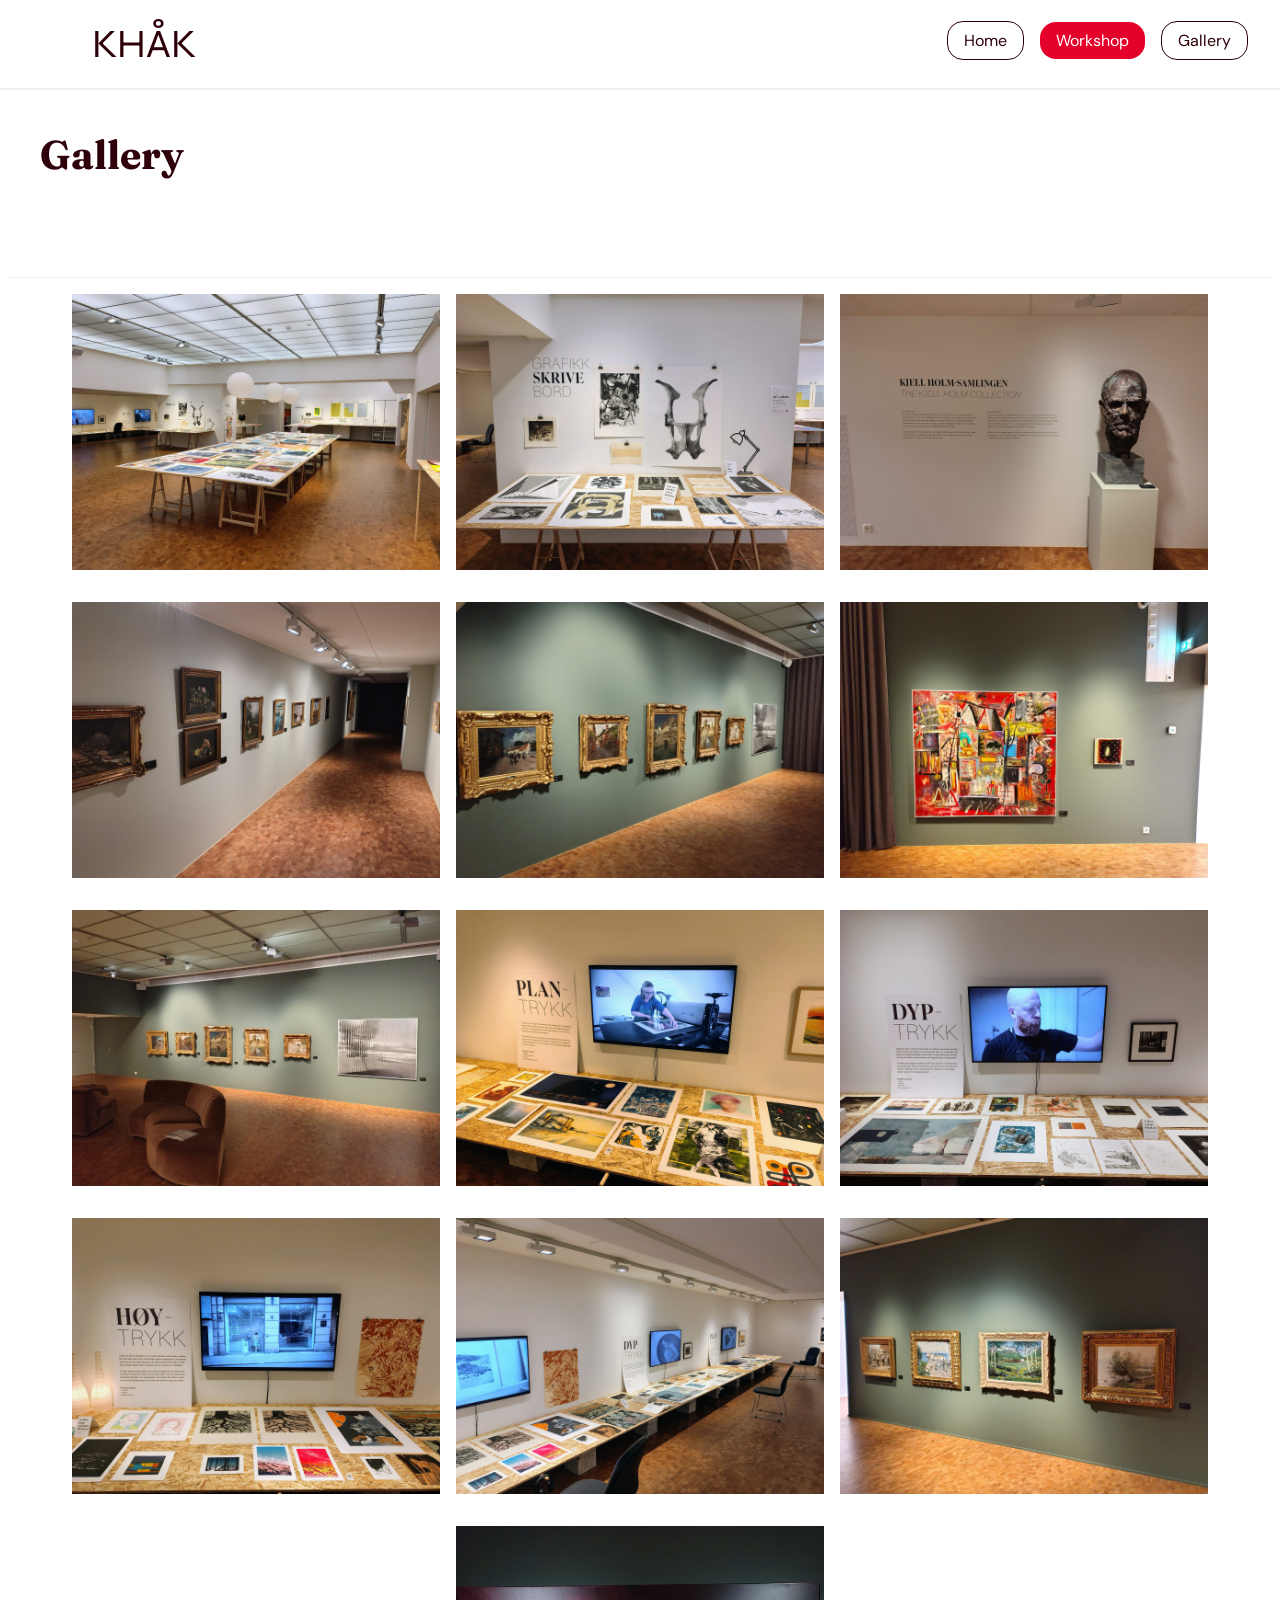
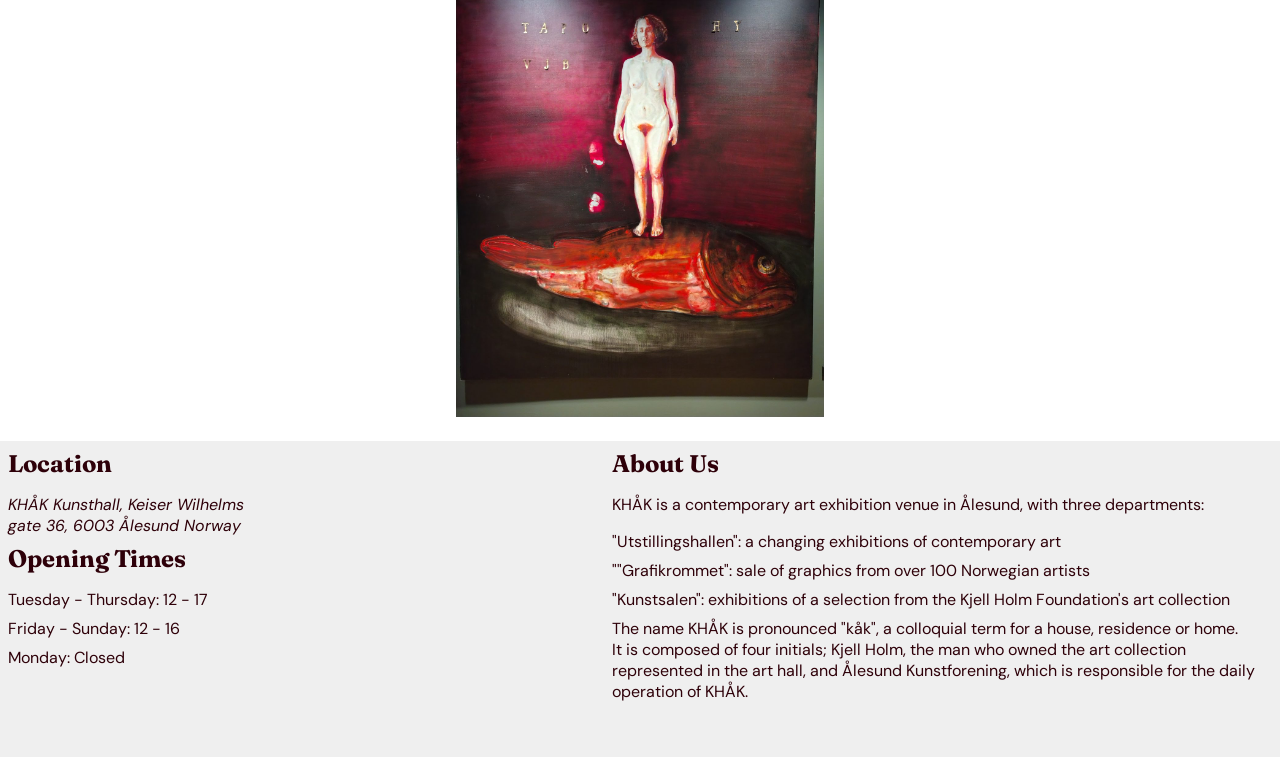
==== commit 10958d07: "adjusted about us section" ====
--- a/gallery.html
+++ b/gallery.html
@@ -41,67 +41,67 @@
       <section id="gallery-box">
         <img
           src="media/gallery-img/img-01-gallery-hall-print-table.jpg"
-          alt=""
+          alt="wideshot of gallery hall with a large table displaying paintings"
           class="gallery-img"
         />
         <img
           src="media/gallery-img/img-02-skrivebord-wall-table.jpg"
-          alt=""
+          alt="Art display featuring black-and-white graphic prints on a white wall and arranged on a wooden trestle table."
           class="gallery-img"
         />
         <img
           src="media/gallery-img/img-03-kjell-holm-bust.jpg"
-          alt=""
+          alt="A bronze bust portrait sculpture of Kjell Holm mounted on a pedestal in front of a white gallery wall."
           class="gallery-img"
         />
         <img
           src="media/gallery-img/img-04-corridor-framed-paintings.jpg"
-          alt=""
+          alt="A long gallery hallway with framed classical oil paintings hanging along a light wall under overhead track lighting."
           class="gallery-img"
         />
         <img
           src="media/gallery-img/img-05-green-wall-gold-frames.jpg"
-          alt=""
+          alt="A line of framed paintings in ornate gold frames displayed along a muted green gallery wall."
           class="gallery-img"
         />
         <img
           src="media/gallery-img/img-06-red-abstract-painting.jpg"
-          alt=""
+          alt="A large, colorful abstract painting with vibrant red tones hanging next to a smaller framed artwork on a grey gallery wall."
           class="gallery-img"
         />
         <img
           src="media/gallery-img/img-07-green-wall-armchair.jpg"
-          alt=""
+          alt="An art gallery room featuring a line of gilded-frame paintings and a modern print on a green wall, with brown seating in the foreground."
           class="gallery-img"
         />
         <img
           src="media/gallery-img/img-08-plantrykk-screen-table.jpg"
-          alt=""
+          alt="Exhibition table with printmaking artwork beneath a digital screen displaying a video titled Plan-trykk."
           class="gallery-img"
         />
         <img
           src="media/gallery-img/img-09-dyptrykk-screen-table.jpg"
-          alt=""
+          alt="Exhibition table with printmaking artwork beneath a digital screen displaying a video titled Dyp-trykk."
           class="gallery-img"
         />
         <img
           src="media/gallery-img/img-10-hoytrykk-screen-table.jpg"
-          alt=""
+          alt="Exhibition table with printmaking artwork beneath a digital screen displaying a video titled Høy-trykk."
           class="gallery-img"
         />
         <img
           src="media/gallery-img/img-11-dyptrykk-long-table.jpg"
-          alt=""
+          alt="Long gallery setup showing multiple printmaking display stations with screens, text panels, and artwork tables."
           class="gallery-img"
         />
         <img
           src="media/gallery-img/img-12-green-wall-four-frames.jpg"
-          alt=""
+          alt="Four framed landscape paintings in gold and ornate frames hanging in a row on a sage green gallery wall."
           class="gallery-img"
         />
         <img
           src="media/gallery-img/img-13-painting-woman-on-fish.jpg"
-          alt=""
+          alt="A painting of a standing nude figure atop a large red fish against a dark crimson background."
           class="gallery-img"
         />
       </section>
@@ -144,7 +144,9 @@
           departments:
         </p>
         <ol>
-          <li>"Utstillingshallen": changing exhibitions of contemporary art</li>
+          <li>
+            "Utstillingshallen": a changing exhibitions of contemporary art
+          </li>
           <li>
             ""Grafikrommet": sale of graphics from over 100 Norwegian artists
           </li>
@@ -155,8 +157,8 @@
         </ol>
         <p>
           The name KHÅK is pronounced "kåk", a colloquial term for a house,
-          residence or home. It is composed of four initials; Kjell Holm, the
-          man who owned the art collection represented in the art hall, and
+          residence or home. <br />It is composed of four initials; Kjell Holm,
+          the man who owned the art collection represented in the art hall, and
           Ålesund Kunstforening, which is responsible for the daily operation of
           KHÅK.
         </p>
--- a/style.css
+++ b/style.css
@@ -249,8 +249,10 @@
   padding: var(--space-medium);
   color: var(--dark-color);
 }
-.order-form .order-form label,
-input {
+.order-form label {
+  margin-bottom: var(--space-small);
+}
+.order-form input {
   margin-bottom: var(--space-medium);
 }
 #location {
